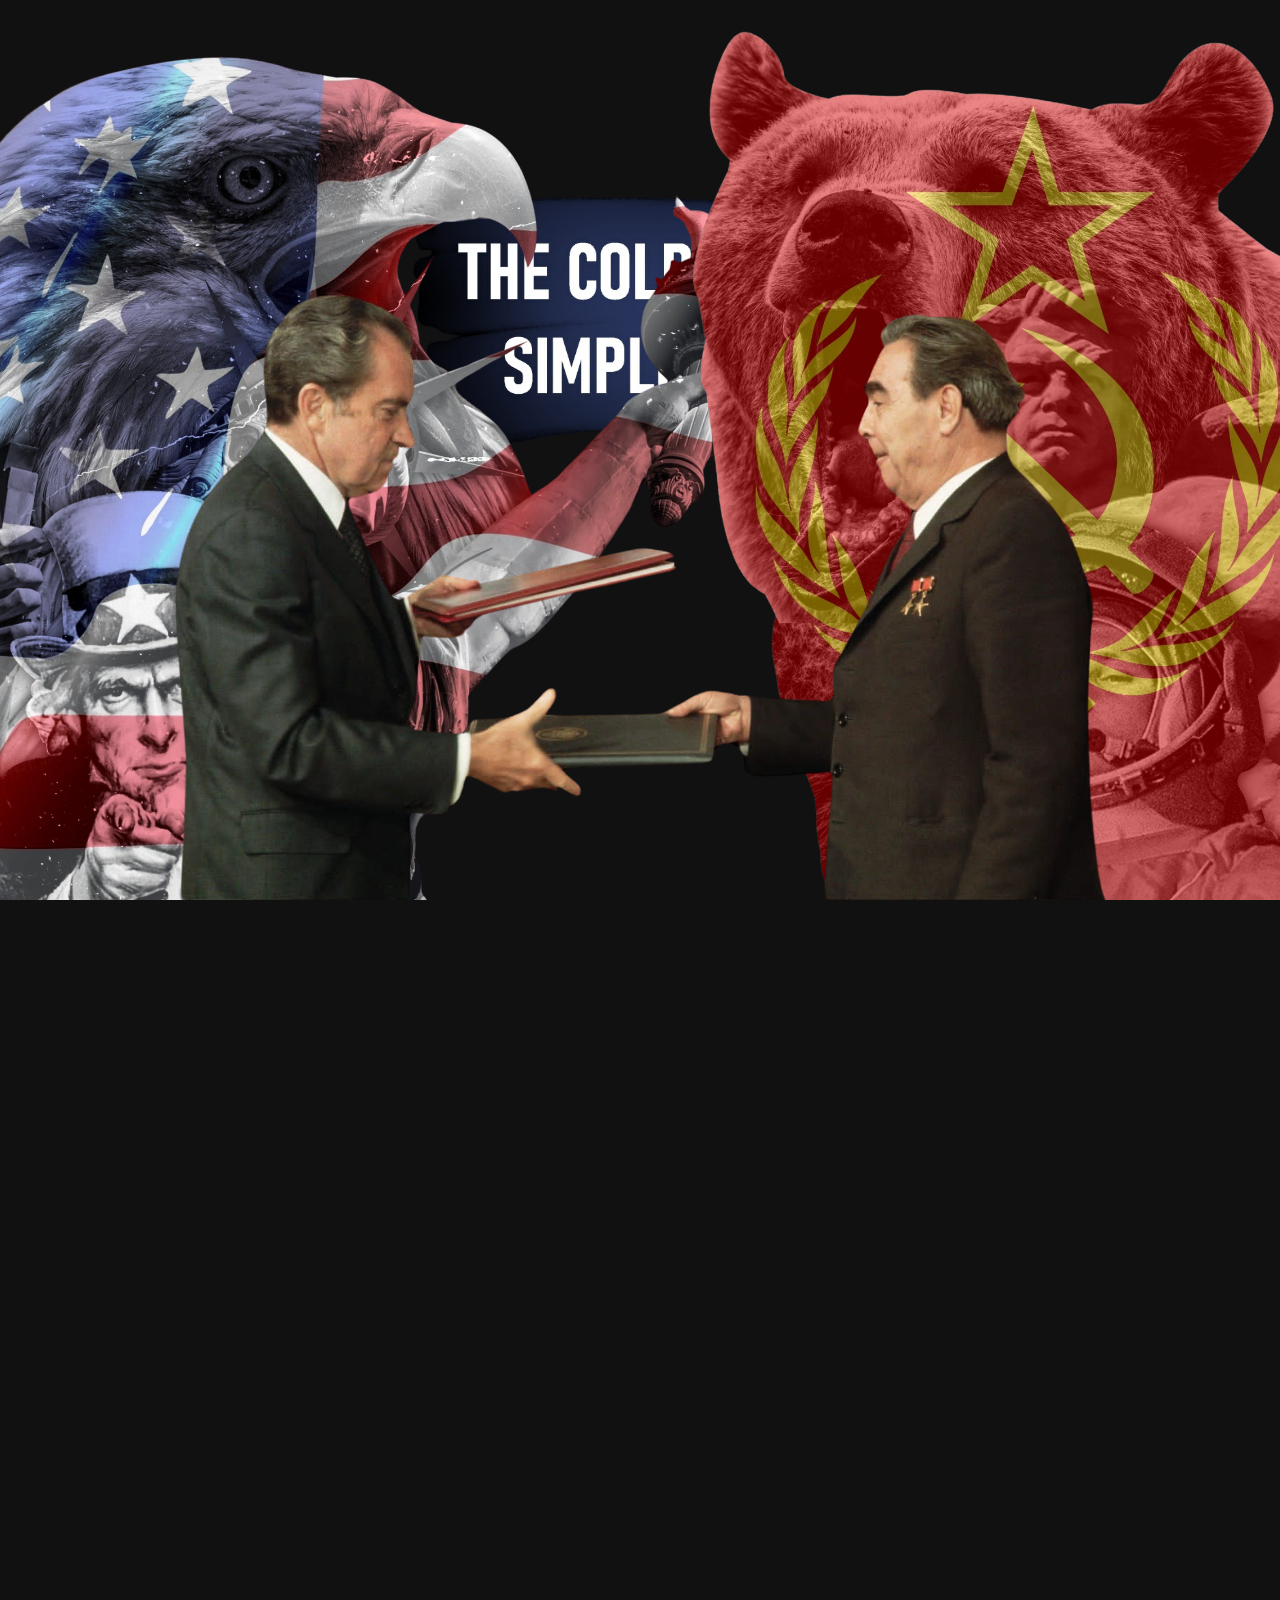
==== index.html @ 941f3132 "version test du projet" ====
<!DOCTYPE html>
<html lang="en">
<head>
    <meta charset="UTF-8">
    <meta name="viewport" content="width=device-width, initial-scale=1.0">
    <title>New World</title>
    <link rel="stylesheet" href="./style/style.css">
</head>
<body>
    
    <div id="home">
        <img src="./assets/falcon.png">
        <img src="./assets/textHome.png">
        <img src="./assets/relationWorld.png">
        <img src="./assets/otherPart.png">
    </div>
    <div class="menu">
        <img src="./assets/article1.jpg">
        <img src="./assets/article3.jpg">
        <img src="./assets/article2.jpg">
    </div>   
    <!-- <div class="footer">
        <img src="./assets/last.jpg" alt="">
    </div> -->

    <script src="./gsap/gsap.min.js"></script>
    <script src="./gsap/ScrollTrigger.min.js"></script>
    <script src="./js/index.js"></script>
</body>
</html>
---- style/style.css ----
*, body{
    margin : 0;
    padding: 0;
    box-sizing: border-box;
    font-family: sans-serif;
}
body{
    background: #111111;
}

#home{
    position: relative;
    width: 100%;
    height: 100vh;
    /* margin-bottom : 10%; */
    overflow: hidden;
}
#home img{
    position: absolute;
    object-fit: contain;
    /* width: 100%; */
    height: 100%;
}
#home img:nth-child(1){
    top : 0;
    left : 0;
    z-index: 2;
}
 #home img:nth-child(4){
    top : 0;
    right : 0;
    z-index: 2;
}
#home img:nth-child(2),#home img:nth-child(3){
    transform: translateX(-50%);
    left : 50%;
}
#home img:nth-child(2){
    width: 40%;
    height: 40%;
    top : 5%;
    /* z-index: 5; */
}
#home img:nth-child(3){
    height: 70%;
    bottom : 0;
    z-index: 3;
} 


.menu{
    display: flex;
    width : 100%;
    height: 100vh;
    overflow: hidden;
}
.menu img{
    width: 34%;
    /* transition: .6s; */
    transform: translateY(-100%);
}

.footer{
    display: flex;
    width : 100%;
    height: 100vh;
}
.footer img{
    width: 100%;
    height: 100%;
    object-fit: cover;
}
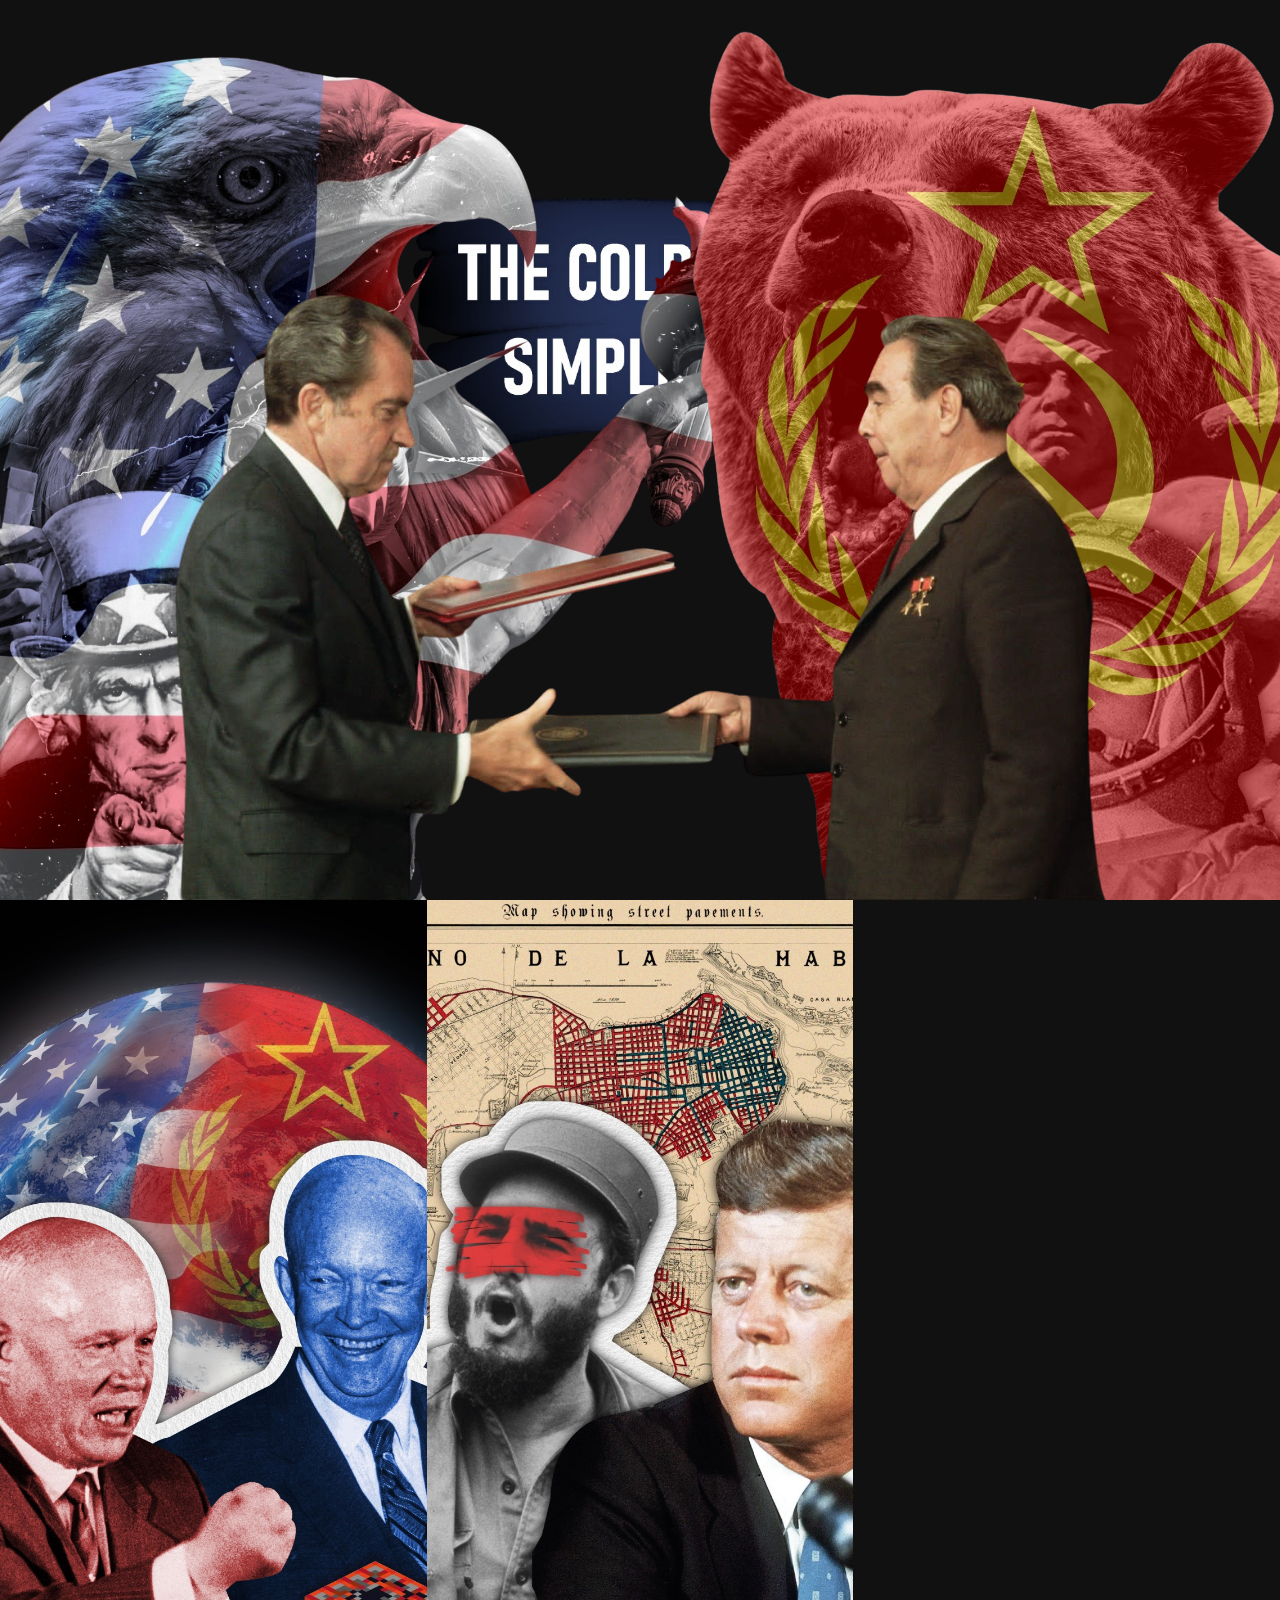
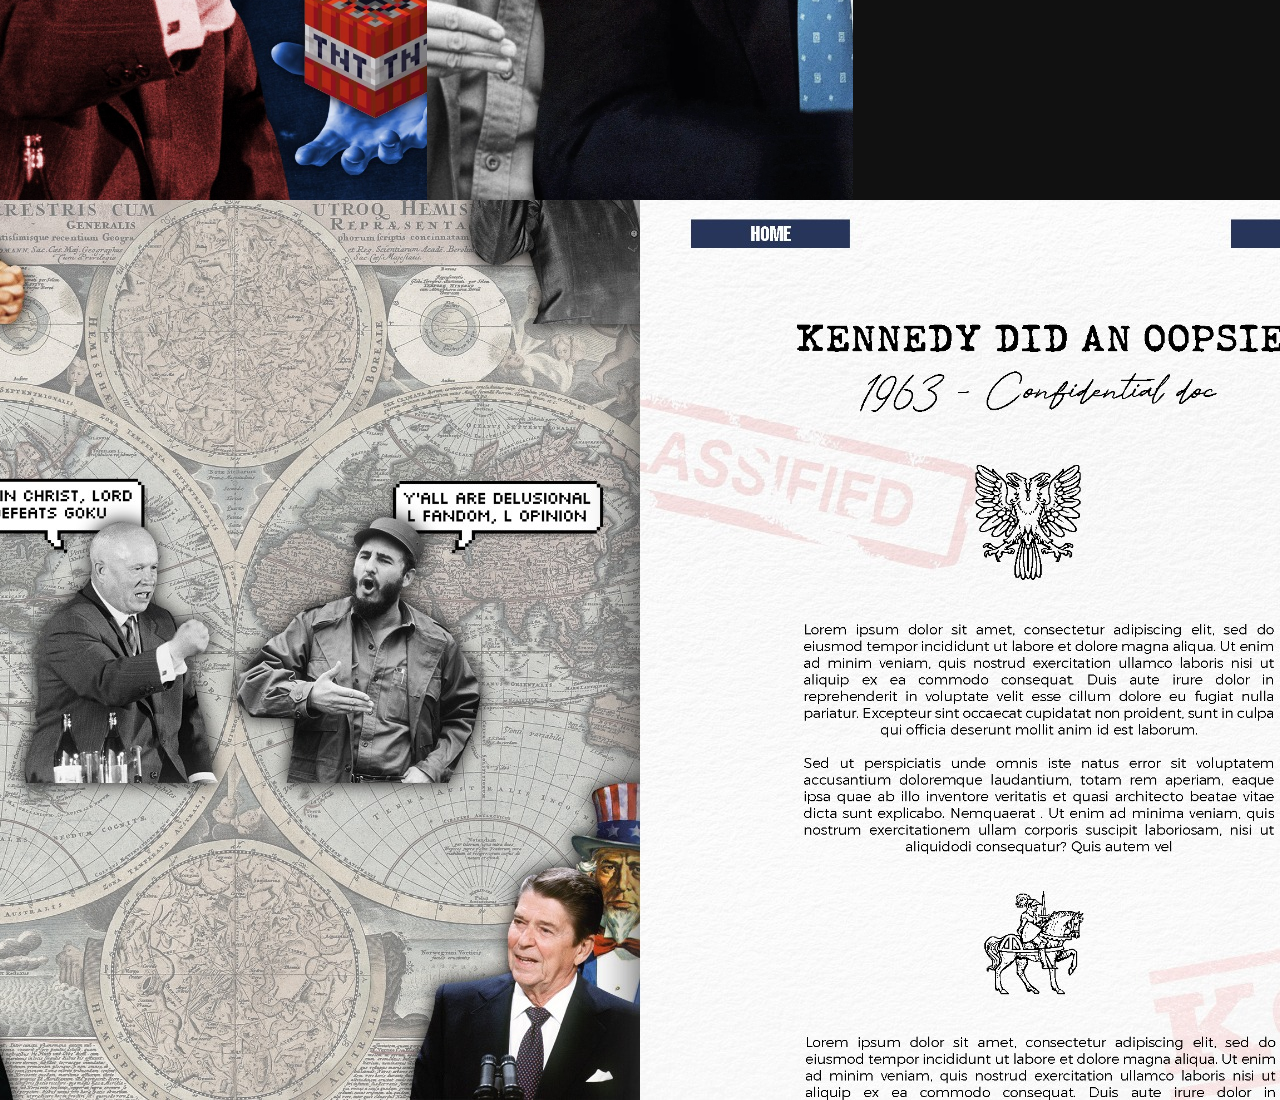
==== commit 38779929: "finish the project" ====
--- a/index.html
+++ b/index.html
@@ -15,13 +15,65 @@
         <img src="./assets/otherPart.png">
     </div>
     <div class="menu">
-        <img src="./assets/article1.jpg">
-        <img src="./assets/article3.jpg">
-        <img src="./assets/article2.jpg">
+        <div class="articles">
+            <div class="overlay-articles">
+
+            </div>
+            <div class="informations">
+                <h1>
+                    ESCALATION.<br>1960s-1970s
+                </h1>
+                <hr>
+                <div class="textInfo">
+                    Lorem ipsum dolor sit amet consectetur adipisicing elit.
+                    Dignissimos, voluptate natus, atque odio vel corporis ratione
+                    inventore eius earum, error quidem cumque neque obcaecati quas tempora.
+                    Praesentium laboriosam a laudantium architecto impedit, officiis eos
+                </div>
+            </div>
+            <img src="./assets/article1.jpg">
+        </div>
+        <div class="articles">
+            <div class="overlay-articles">
+
+            </div>
+            <div class="informations">
+                <h1>
+                    ESCALATION.<br>1960s-1970s
+                </h1>
+                <hr>
+                <div class="textInfo">
+                    Lorem ipsum dolor sit amet consectetur adipisicing elit.
+                    Dignissimos, voluptate natus, atque odio vel corporis ratione
+                    inventore eius earum, error quidem cumque neque obcaecati quas tempora.
+                    Praesentium laboriosam a laudantium architecto impedit, officiis eos
+                </div>
+            </div>
+            <img src="./assets/article2.jpg">
+        </div>
+        <div class="articles">
+            <div class="overlay-articles">
+
+            </div>
+            <div class="informations">
+                <h1>
+                    ESCALATION.<br>1960s-1970s
+                </h1>
+                <hr>
+                <div class="textInfo">
+                    Lorem ipsum dolor sit amet consectetur adipisicing elit.
+                    Dignissimos, voluptate natus, atque odio vel corporis ratione
+                    inventore eius earum, error quidem cumque neque obcaecati quas tempora.
+                    Praesentium laboriosam a laudantium architecto impedit, officiis eos
+                </div>
+            </div>
+            <img src="./assets/article3.jpg">
+        </div>
+
     </div>   
-    <!-- <div class="footer">
+    <div class="footer">
         <img src="./assets/last.jpg" alt="">
-    </div> -->
+    </div>
 
     <script src="./gsap/gsap.min.js"></script>
     <script src="./gsap/ScrollTrigger.min.js"></script>
--- a/style/style.css
+++ b/style/style.css
@@ -12,7 +12,10 @@
     position: relative;
     width: 100%;
     height: 100vh;
-    /* margin-bottom : 10%; */
+    /* Put image background here cause i'vn't even download there */
+    background-image: url(""); 
+    background-attachment: fixed;
+    background-position: center;
     overflow: hidden;
 }
 #home img{
@@ -47,6 +50,7 @@
     z-index: 3;
 } 
 
+/* Une partie concernan le style de l'article  */
 
 .menu{
     display: flex;
@@ -54,11 +58,77 @@
     height: 100vh;
     overflow: hidden;
 }
-.menu img{
+.menu .articles{
+    position: relative;
     width: 34%;
-    /* transition: .6s; */
+    transition: .8s;
     transform: translateY(-100%);
 }
+.menu .articles .overlay-articles{
+    position: absolute;
+    top : 0;
+    left : 0;
+    width : 100%;
+    height: 100%;
+    background: #10005080;
+    transition: .6s;
+    z-index: 2;
+    opacity: 0;
+}
+.menu .articles:hover .overlay-articles{
+    opacity: 1;
+}
+.menu .articles .informations{
+    display: flex;
+    flex-direction: column;
+    position: absolute;
+    /* padding: 0 2%; */
+    gap : 25px;
+    bottom : 0;
+    width : 100%;
+    height: 50%;
+    opacity: 0;
+    transition: .4s;
+    z-index: 3;
+}
+.menu .articles:hover .informations{
+    opacity: 1;
+}
+.menu .articles .informations h1{
+    font-size: 2em;
+    margin-left: 5%;
+    color : #fff;
+    transition: .8s;
+    opacity: 0;
+    transform: translateY(20px);
+}
+.menu .articles:hover .informations h1{
+    opacity: 1;
+    transform: translateY(0);
+
+}
+.menu .articles .informations hr{
+    width: 0;
+    height: 5px;
+    background: rgb(174, 0, 0);
+    transition: .9s;
+    border: none;
+}
+.menu .articles:hover .informations hr{
+    width: 50%;
+}
+.menu .articles .informations .textInfo{
+    align-self: center;
+    width : 70%;
+    color: #d2d2d2;
+}
+.menu .articles img{
+    width : 100%;
+    height: 100%;
+    object-fit: cover;
+}
+
+/* partie en dernier avec l'image */
 
 .footer{
     display: flex;
@@ -69,4 +139,29 @@
     width: 100%;
     height: 100%;
     object-fit: cover;
+}
+
+
+/* Partie responsivite  */
+@media (max-width : 950px){
+    #home img:nth-child(1){
+        height: 100%;
+        width: 60%;
+        /* bottom: -15%; */
+    }
+    #home img:nth-child(4){
+        height: 100%;
+        width: 45%;
+        bottom: 0;
+    } 
+}
+
+@media (max-width : 650px){
+    #home img:nth-child(1),#home img:nth-child(4){
+        display: none;
+    }
+    #home img:nth-child(3){
+        height : 50%;
+    }
+    
 }
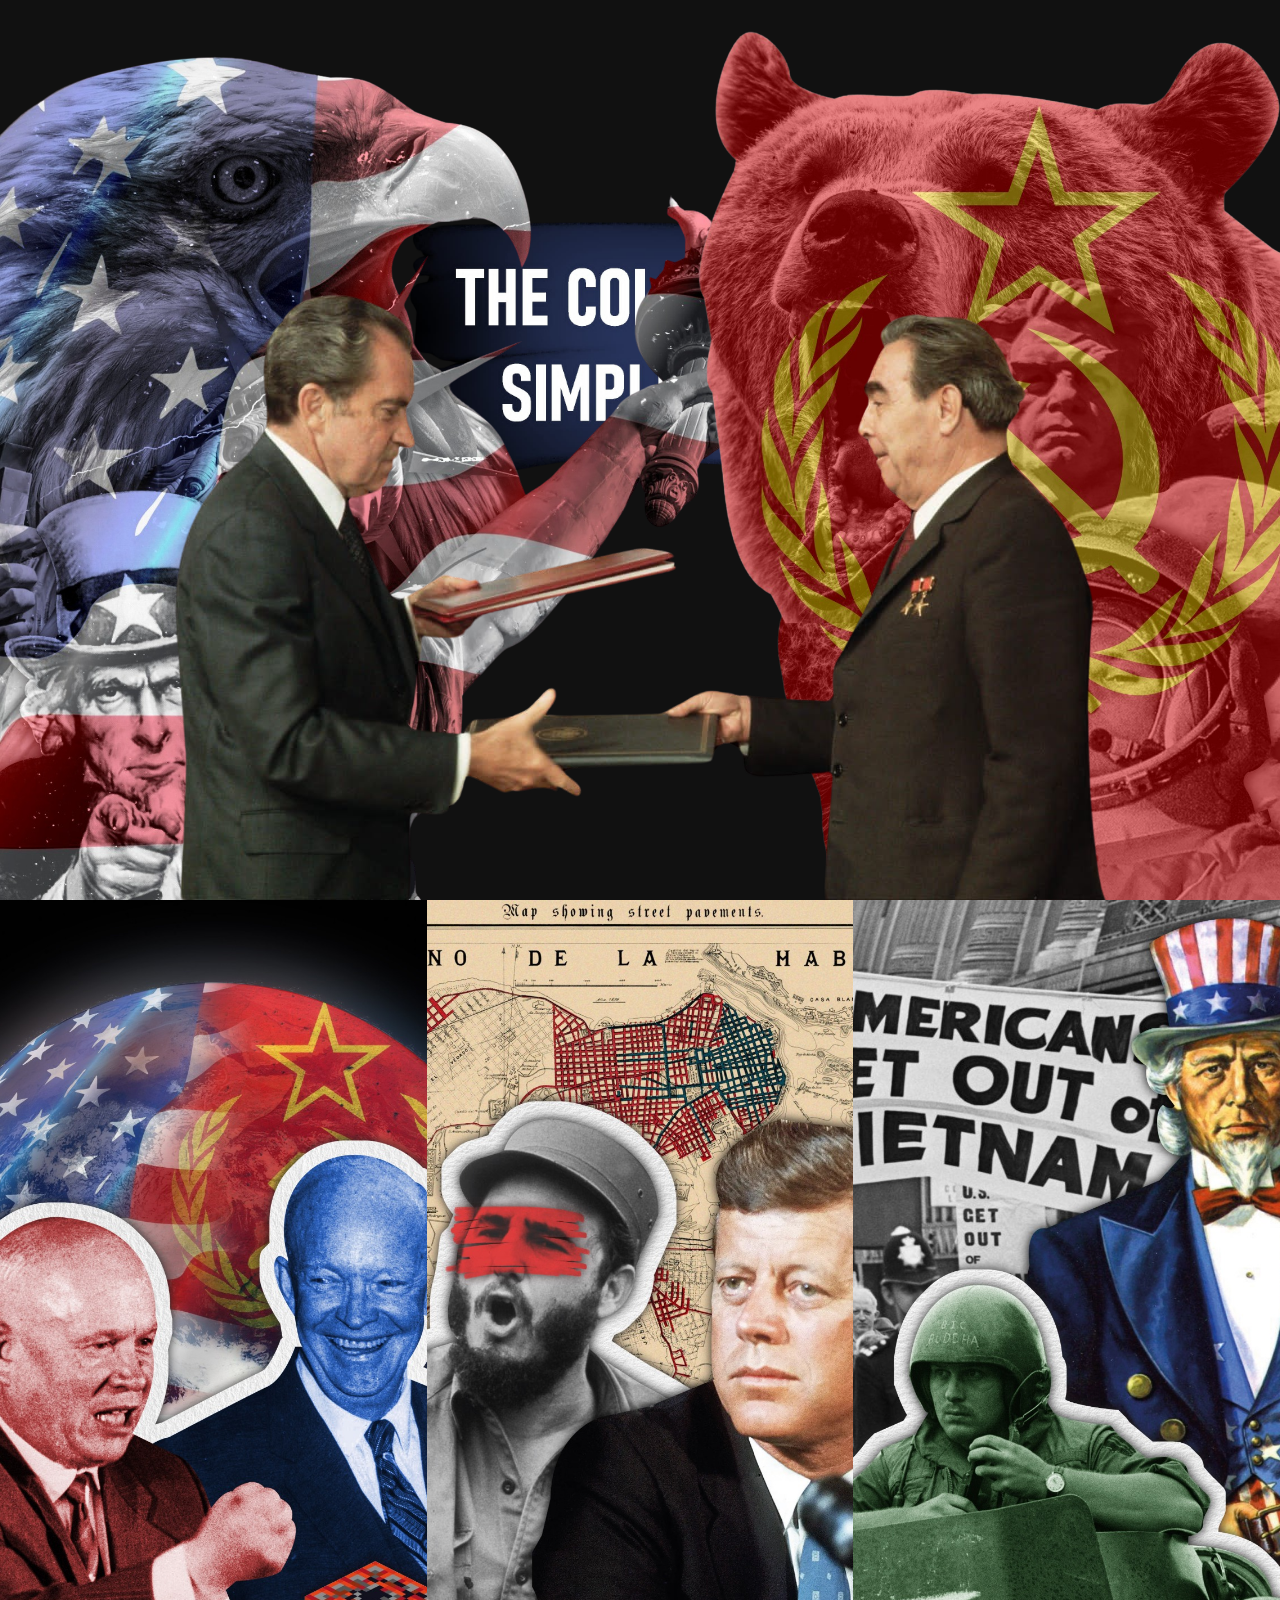
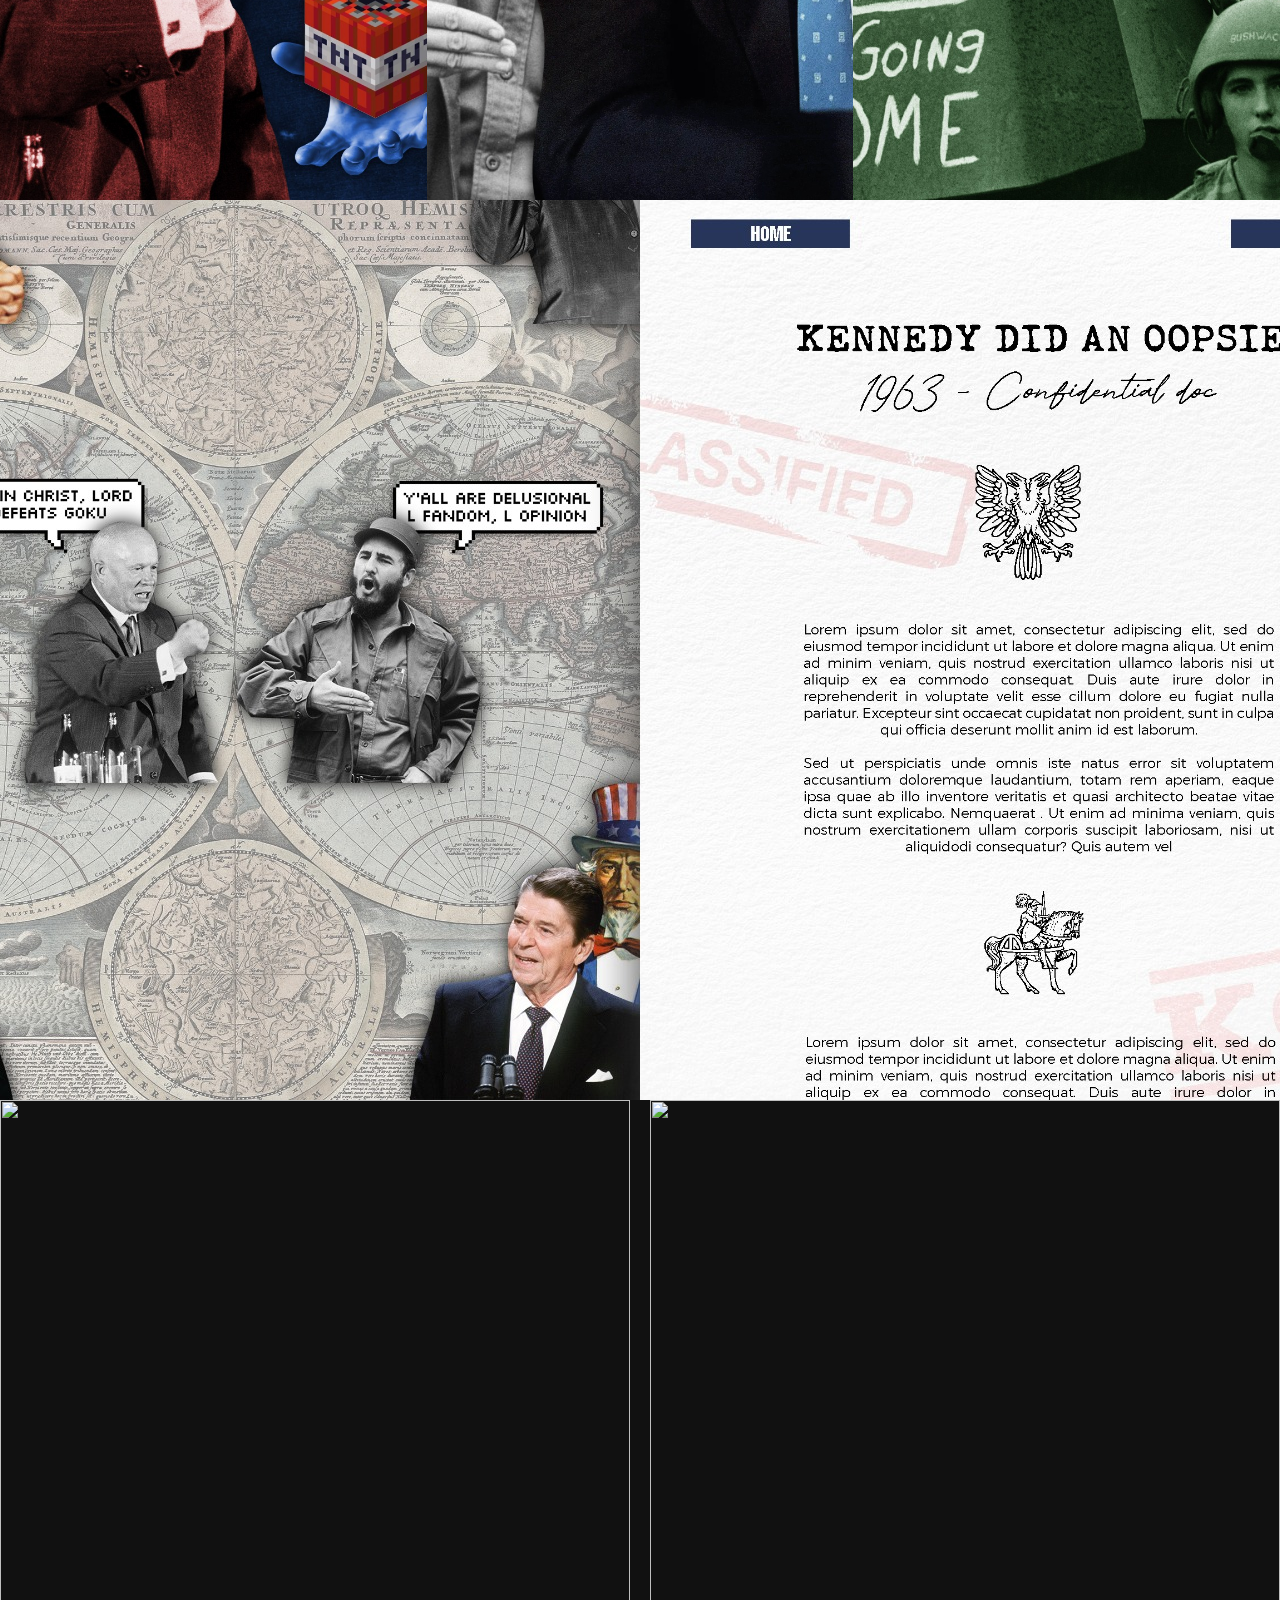
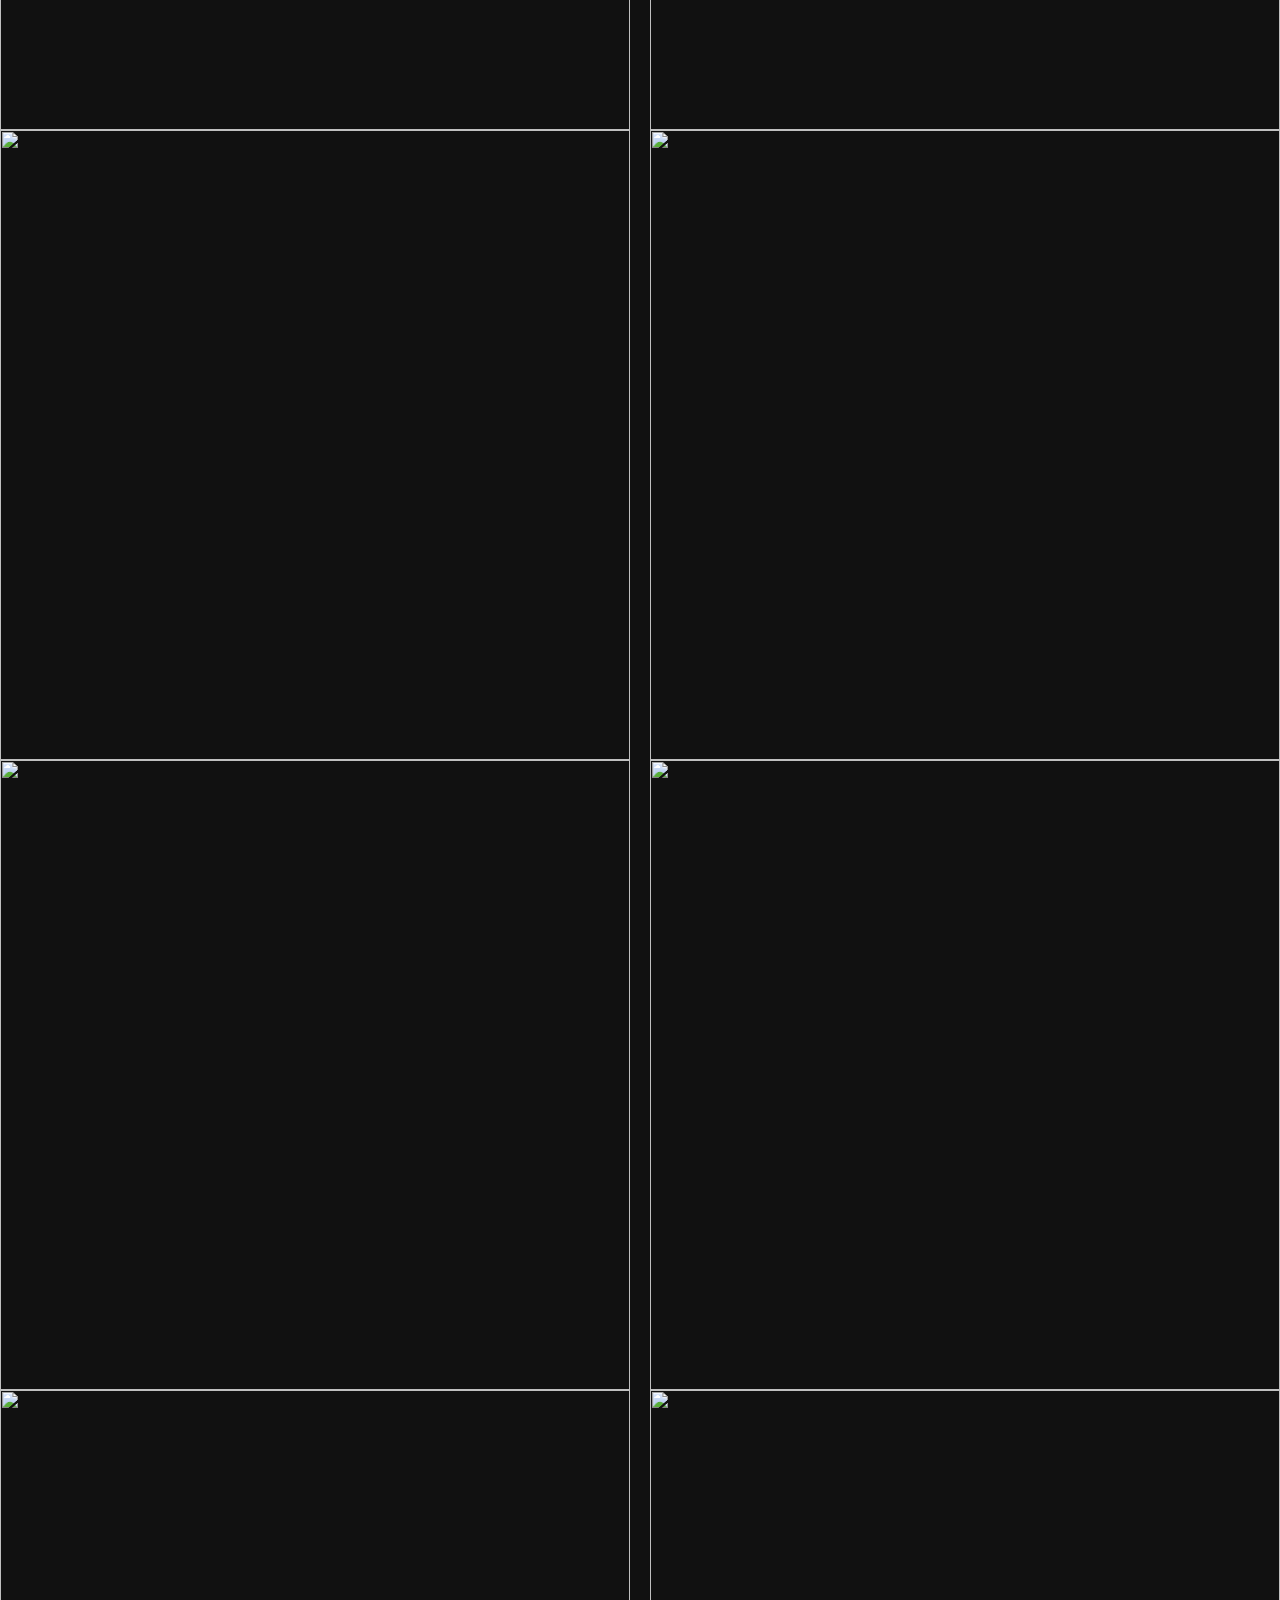
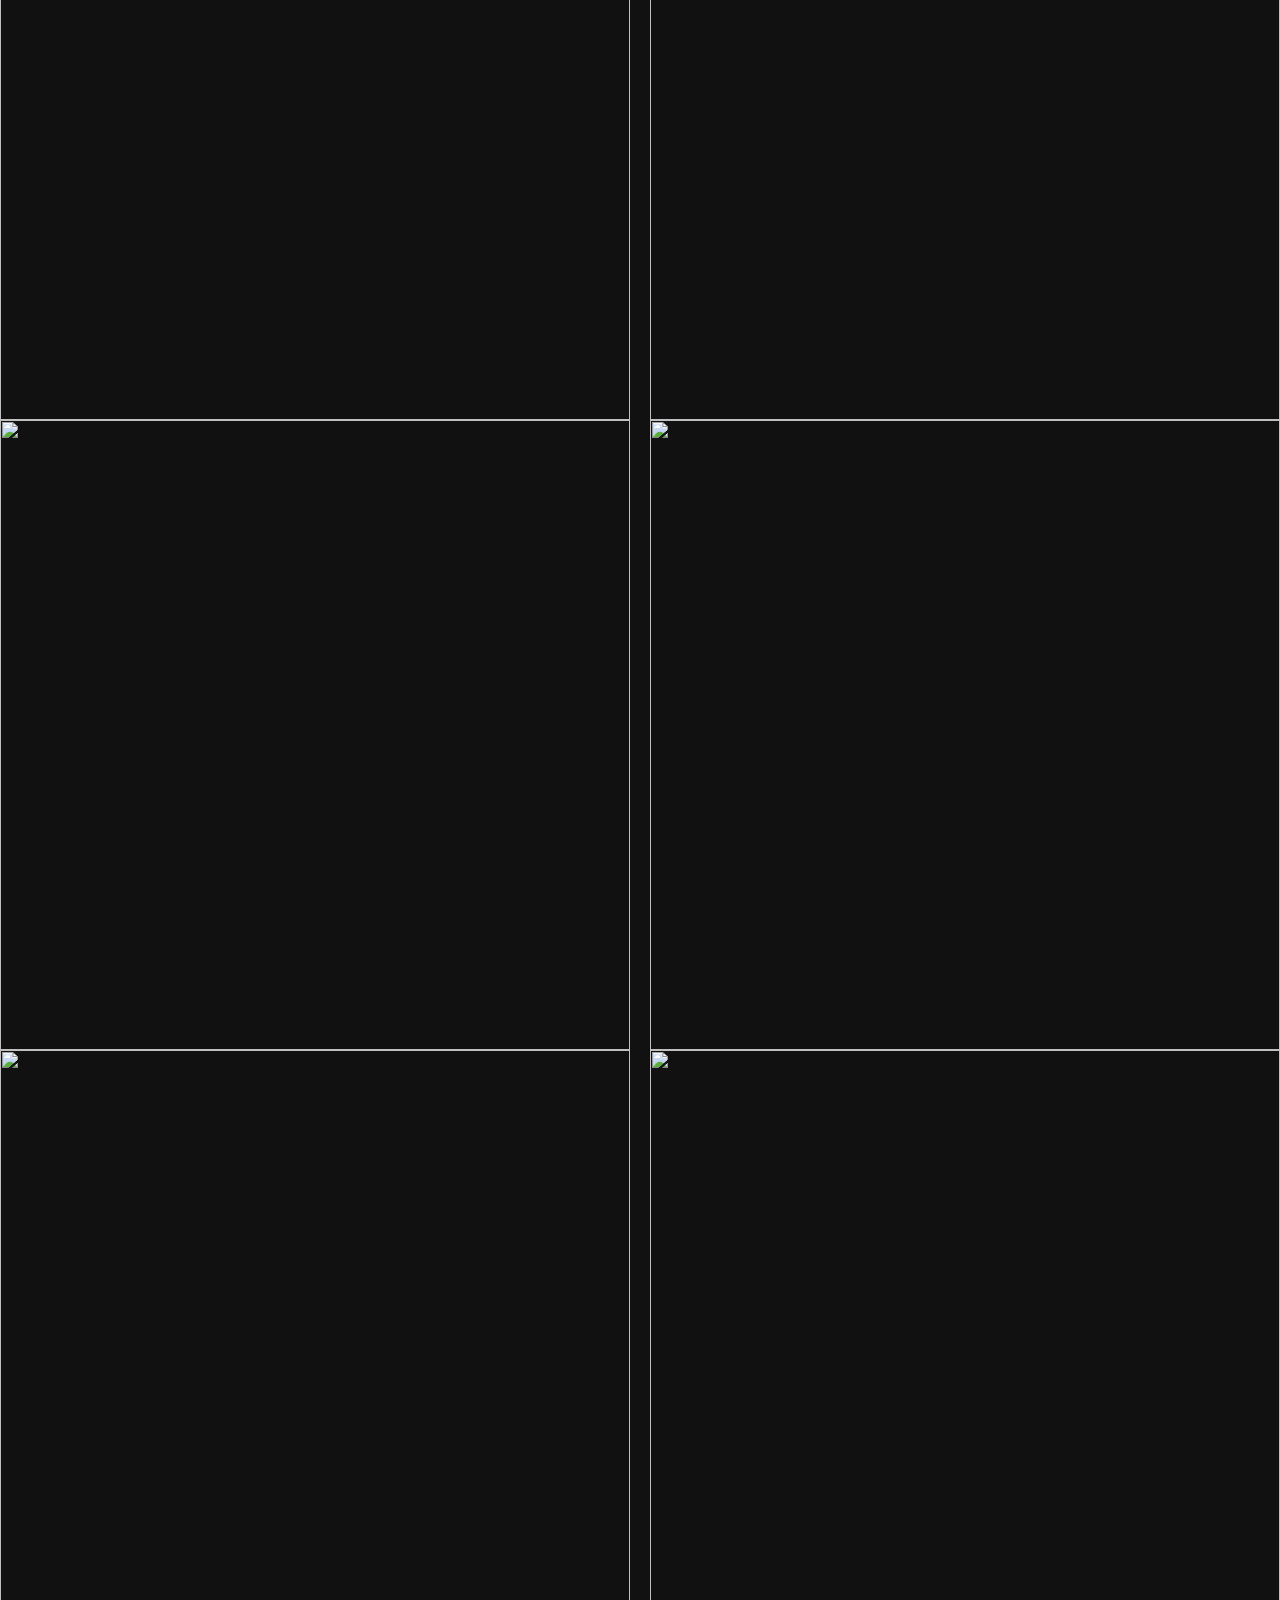
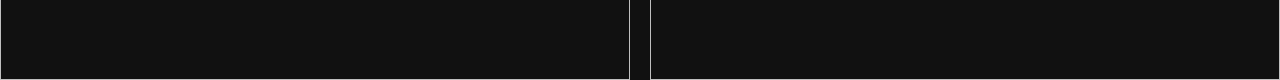
==== commit af0125b2: "ajout du dernier" ====
--- a/index.html
+++ b/index.html
@@ -74,6 +74,9 @@
     <div class="footer">
         <img src="./assets/last.jpg" alt="">
     </div>
+    <div id="conversations">
+        <!-- Le element dans ce contenu sera injecte dynamiquement via JAVASCRIPT  -->
+    </div>
 
     <script src="./gsap/gsap.min.js"></script>
     <script src="./gsap/ScrollTrigger.min.js"></script>
--- a/style/style.css
+++ b/style/style.css
@@ -141,6 +141,28 @@
     object-fit: cover;
 }
 
+/* Partie style des conversation (dernier partie) */
+#conversations .conv-img{
+    display: flex;
+    width: 100%;
+    height: 70vh;
+    gap : 20px;
+    overflow: hidden;
+}
+#conversations .conv-img img{
+    width: 100%;
+    height: 100%;
+    object-fit: contain;
+}
+
+
+/* #conversations .conv-img img:nth-child(1){
+    transform: translateX(-120px);
+}
+#conversations .conv-img img:nth-child(2){
+    transform: translateX(170px);
+} */
+
 
 /* Partie responsivite  */
 @media (max-width : 950px){
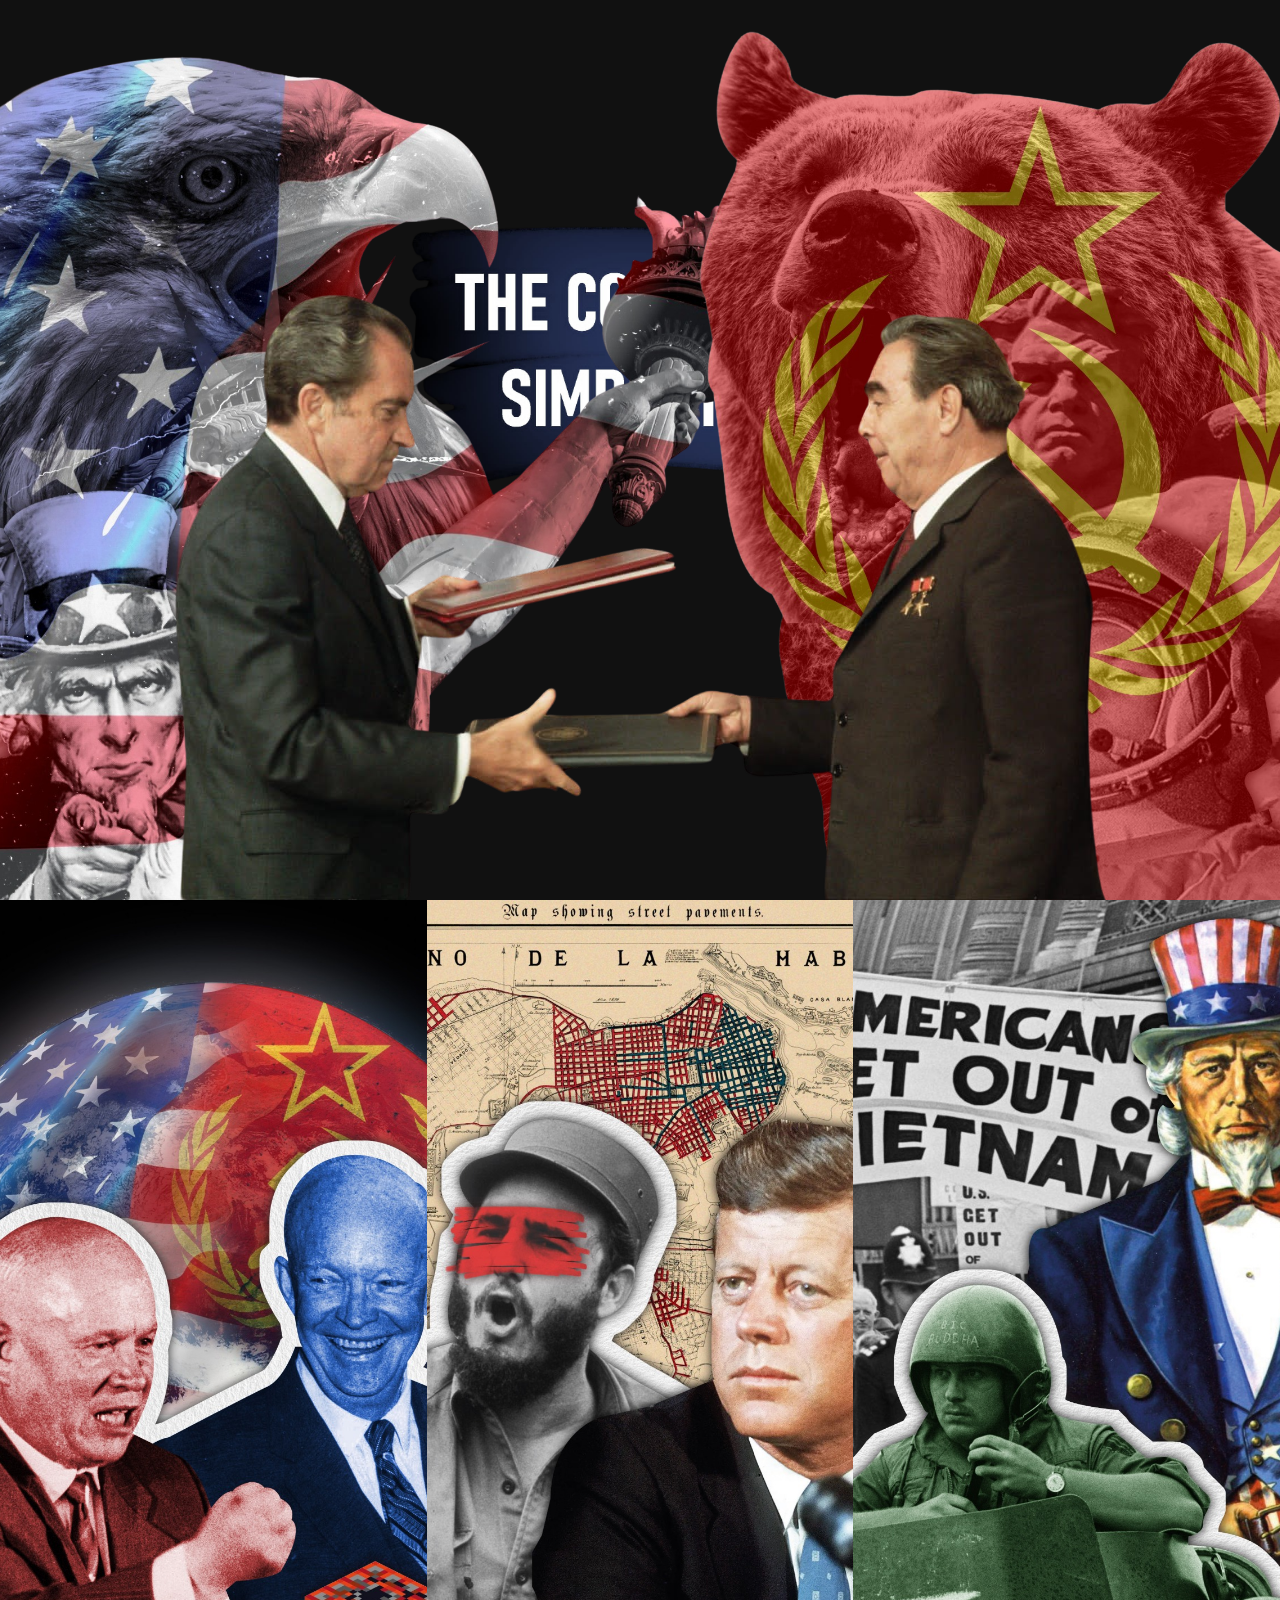
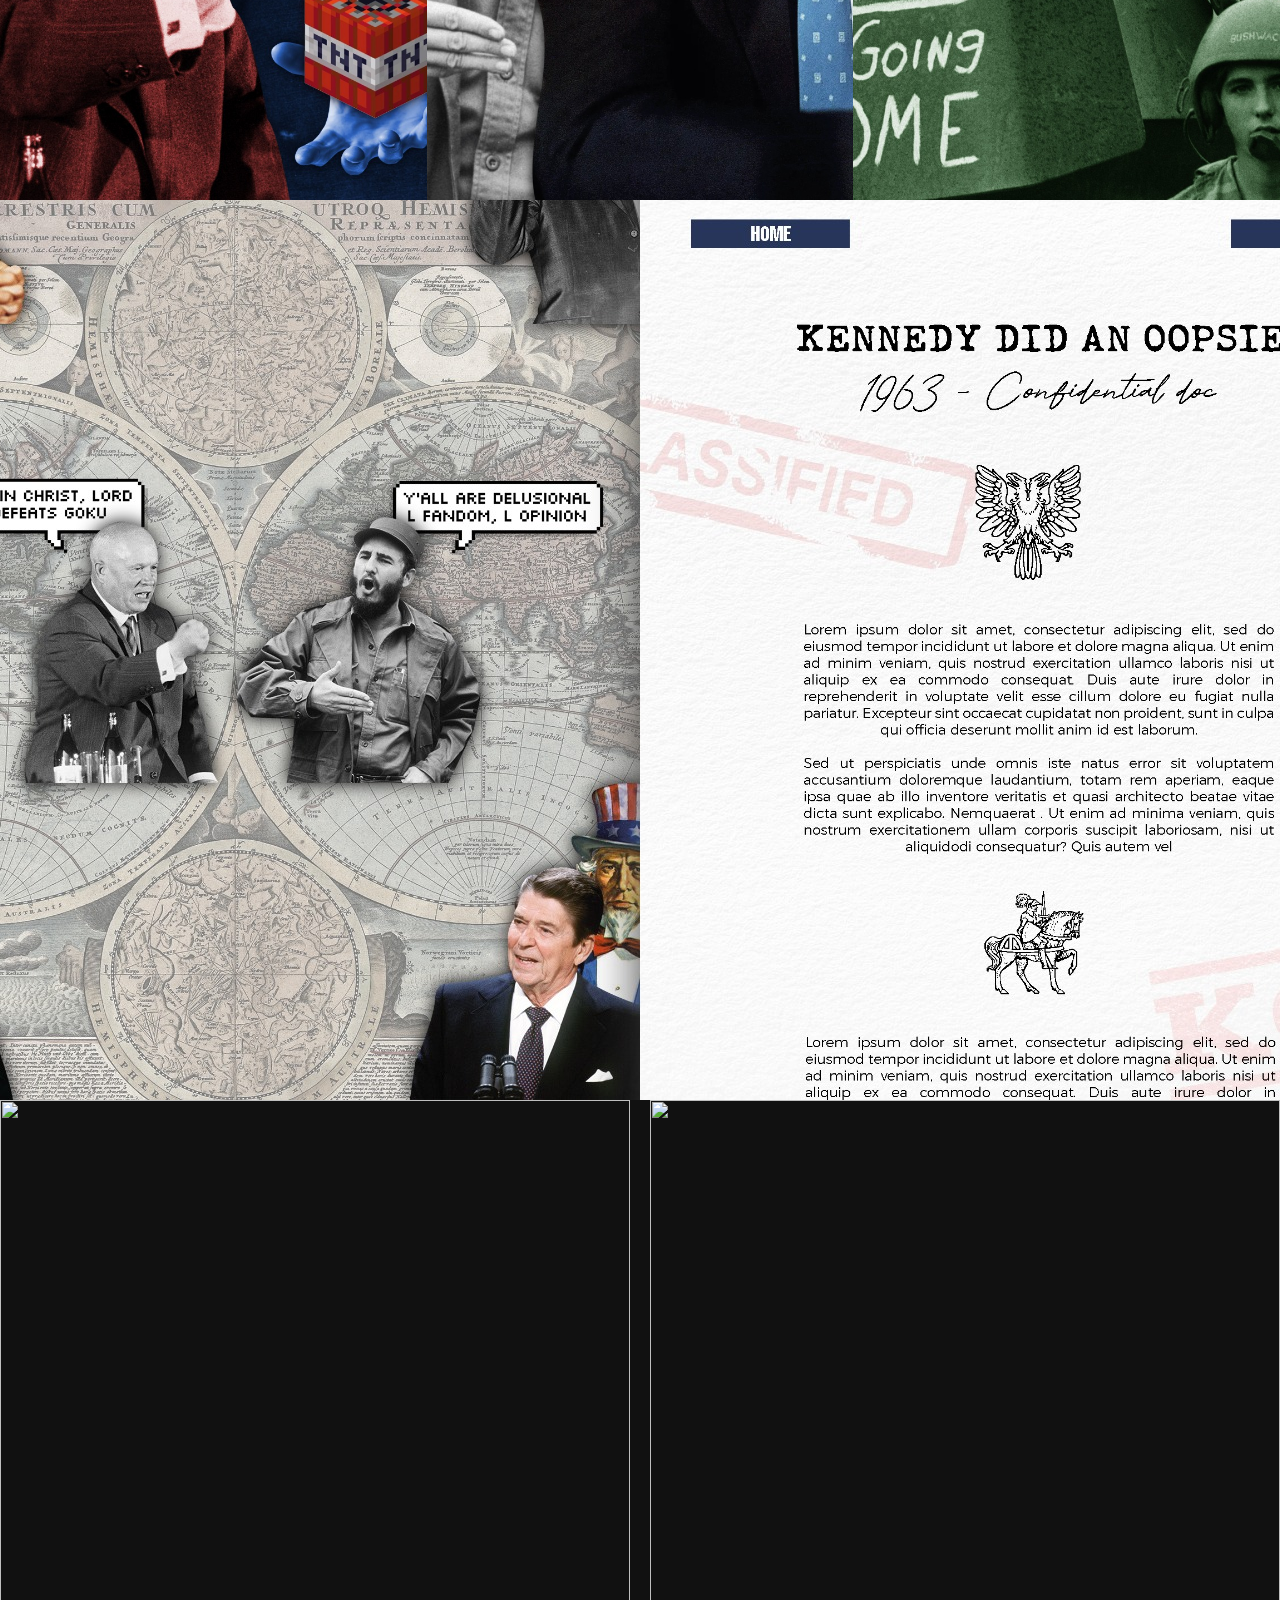
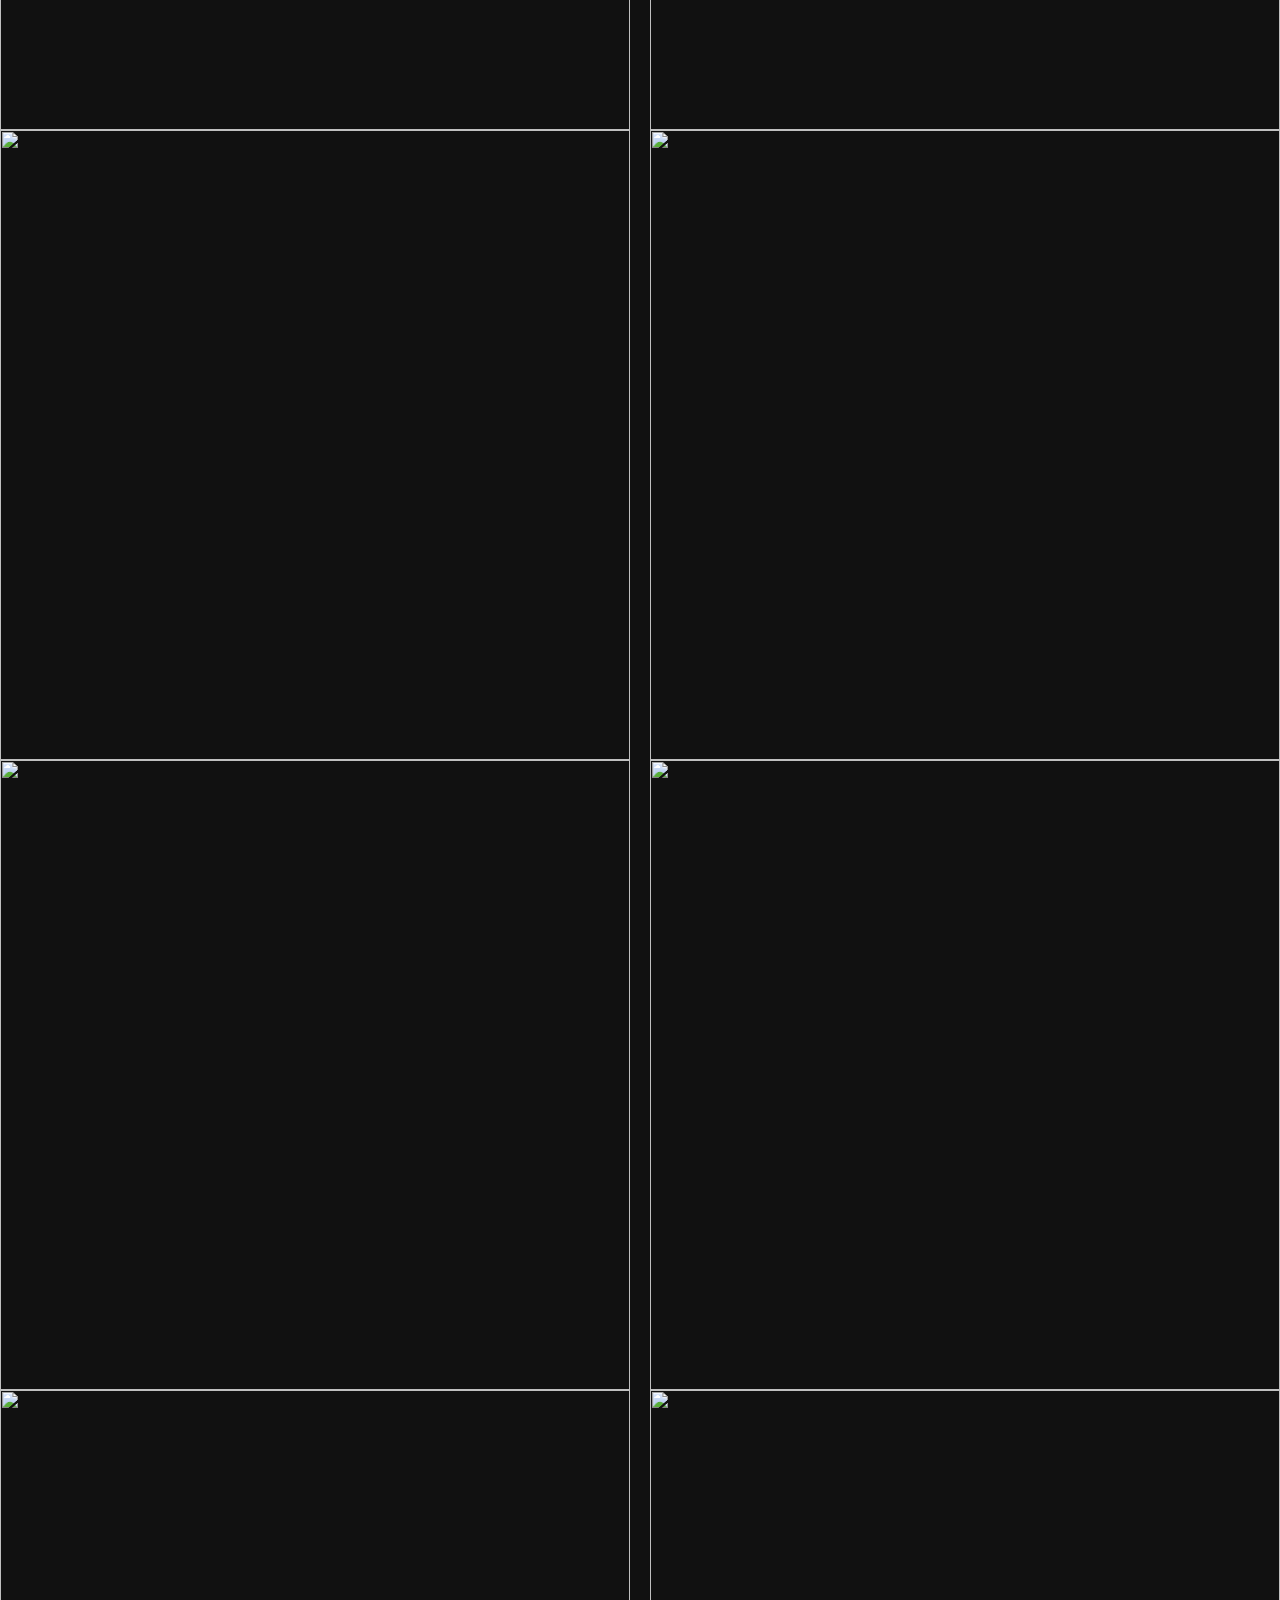
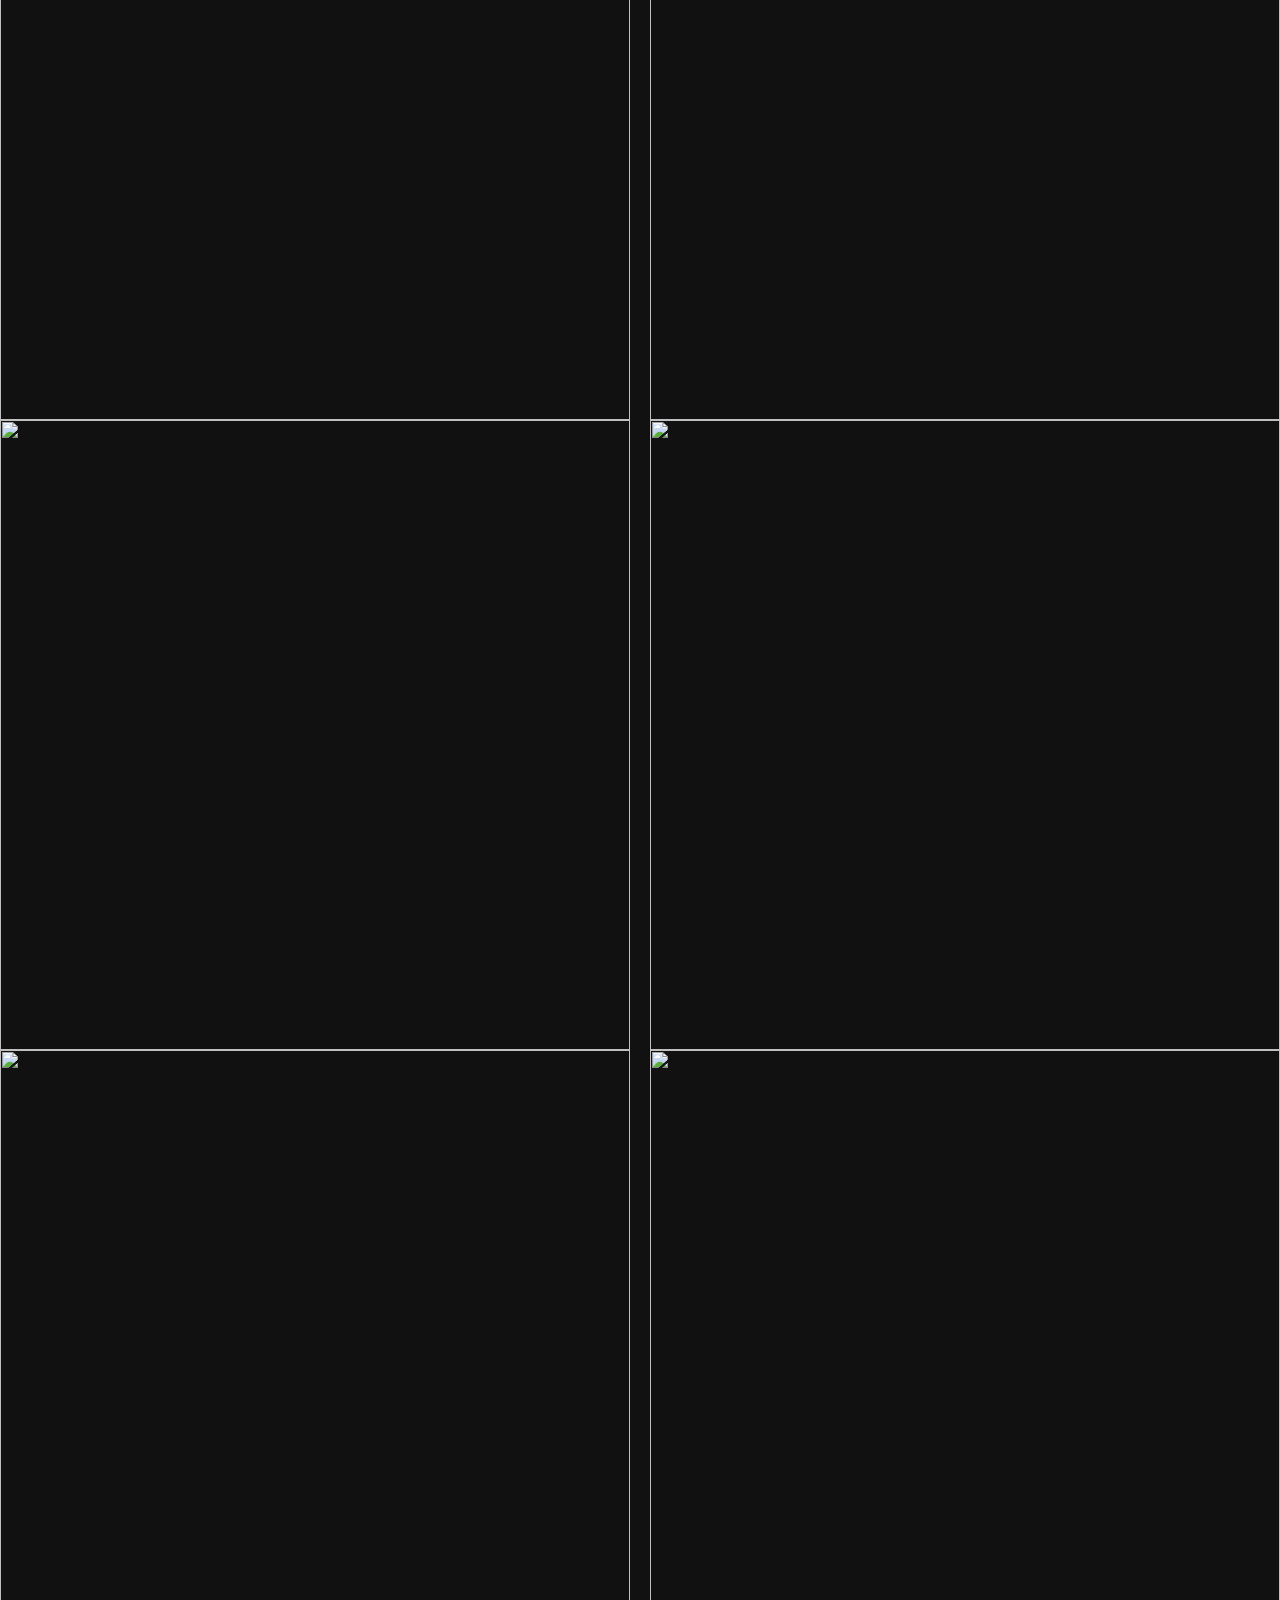
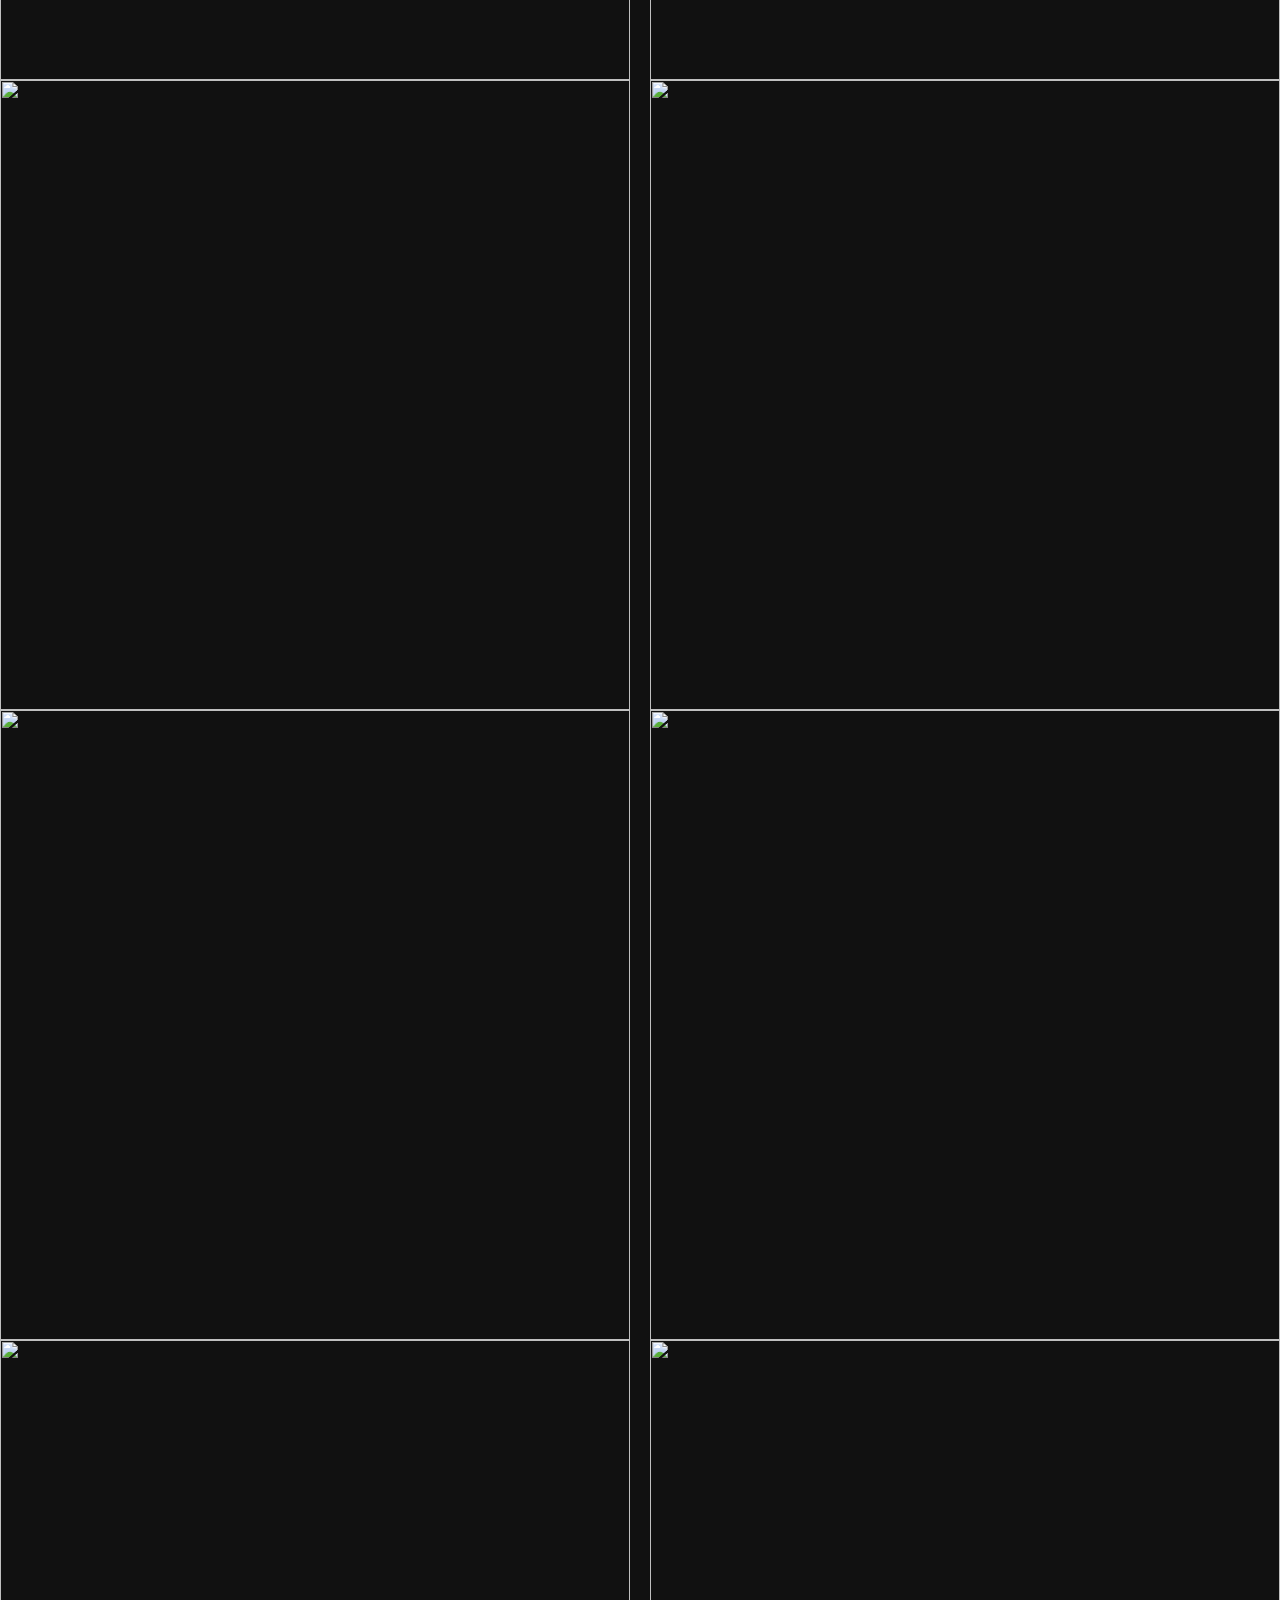
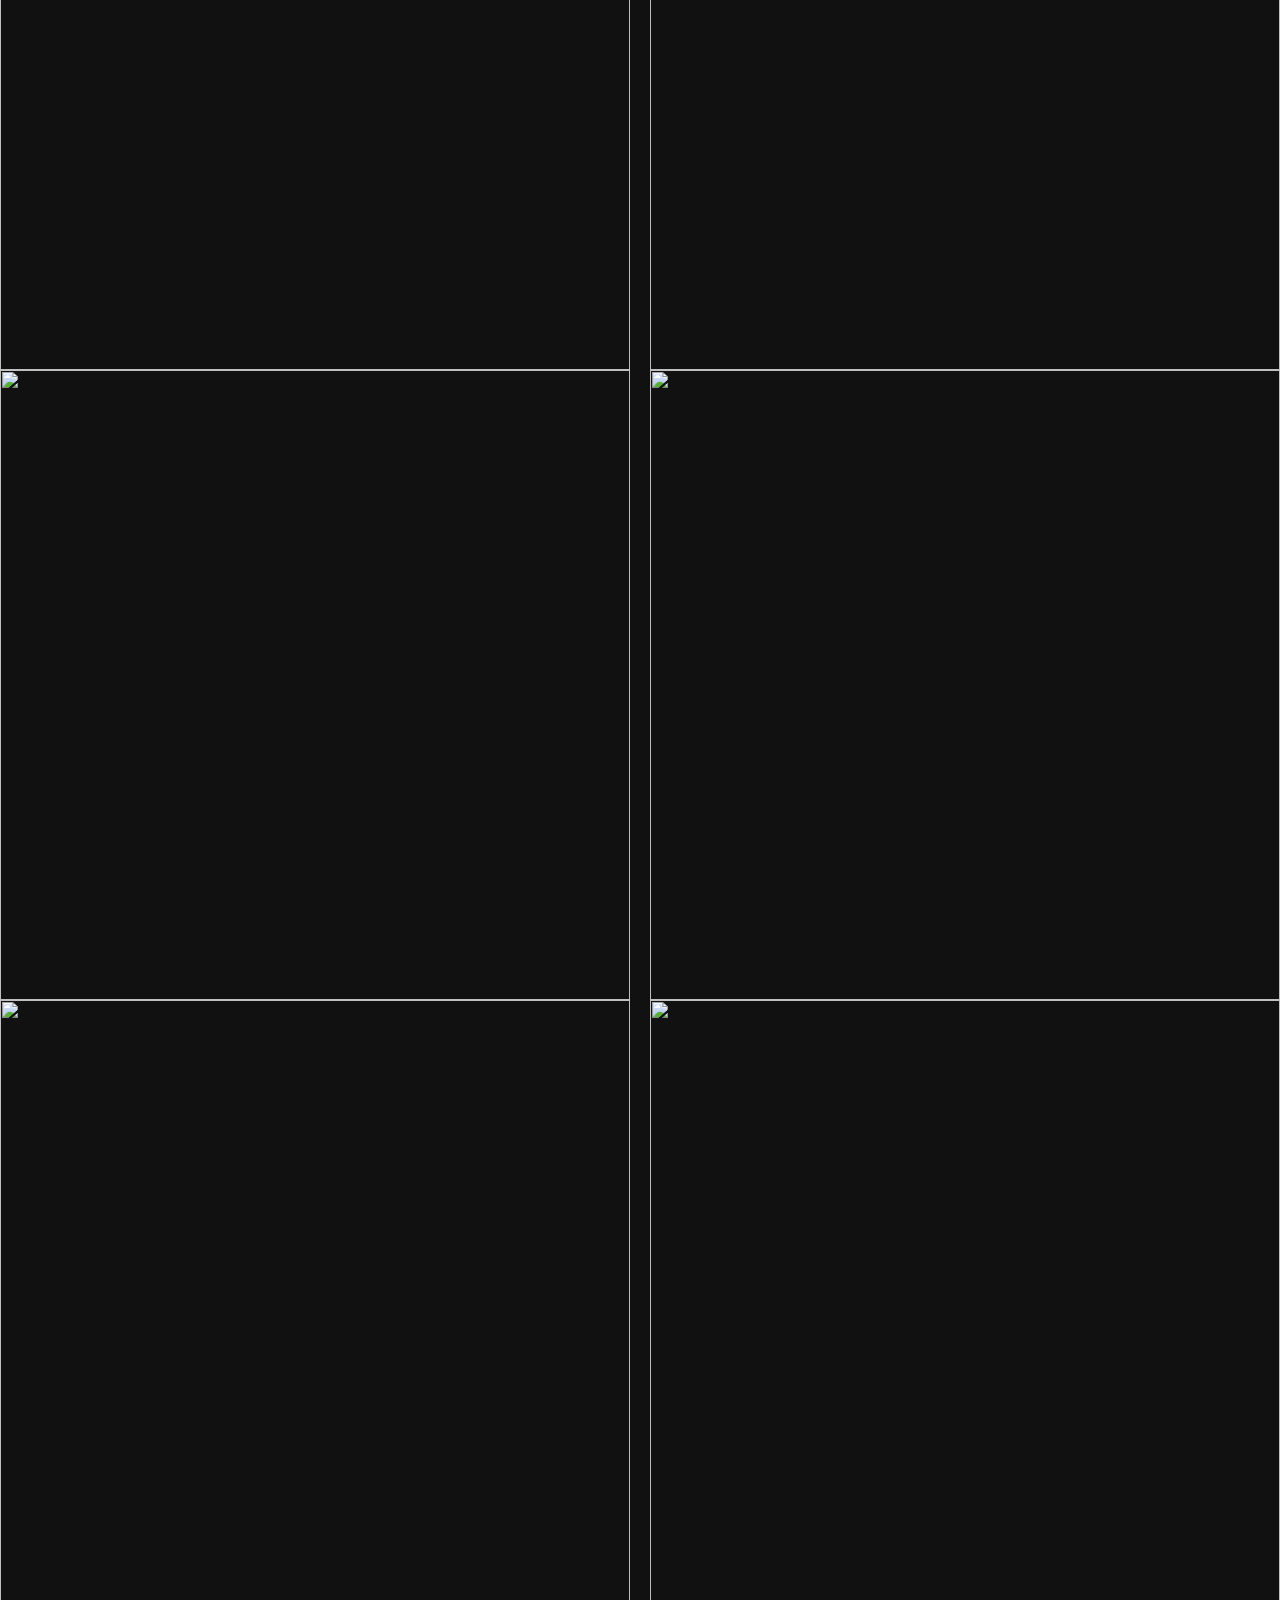
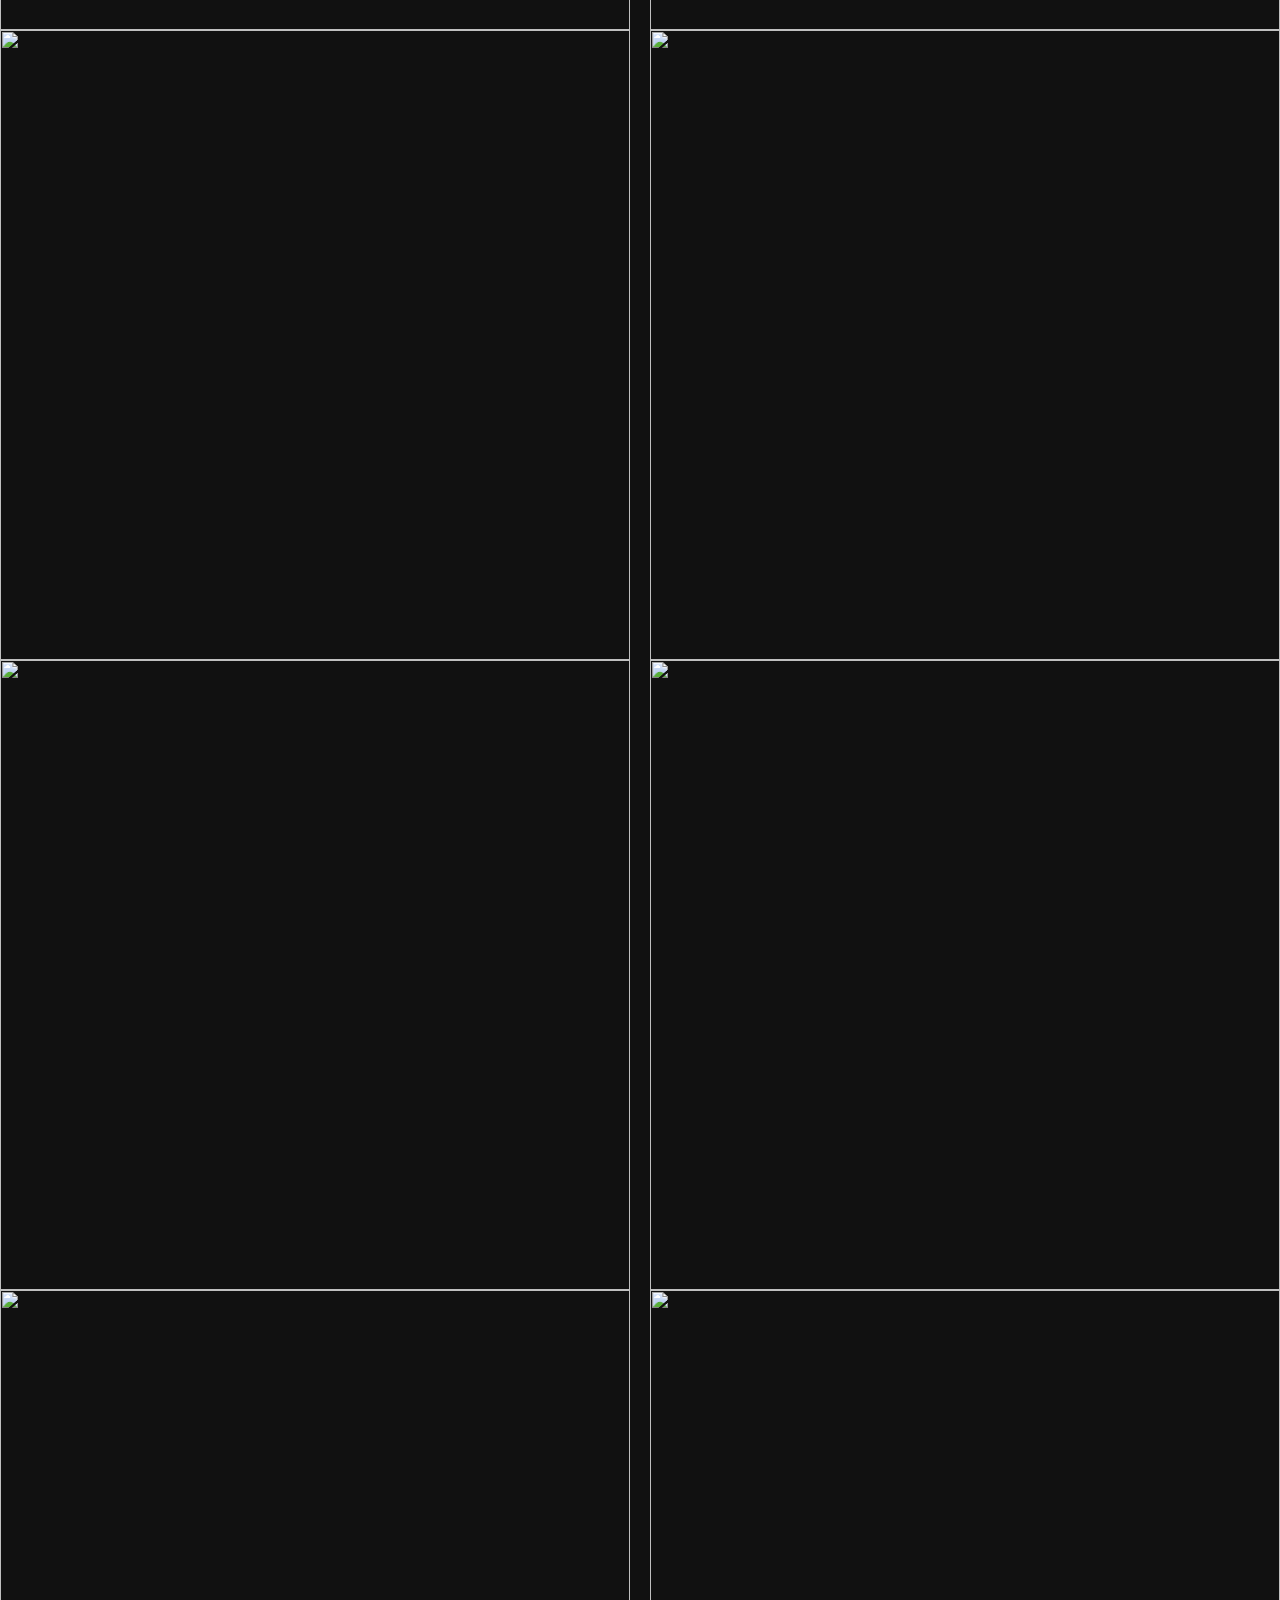
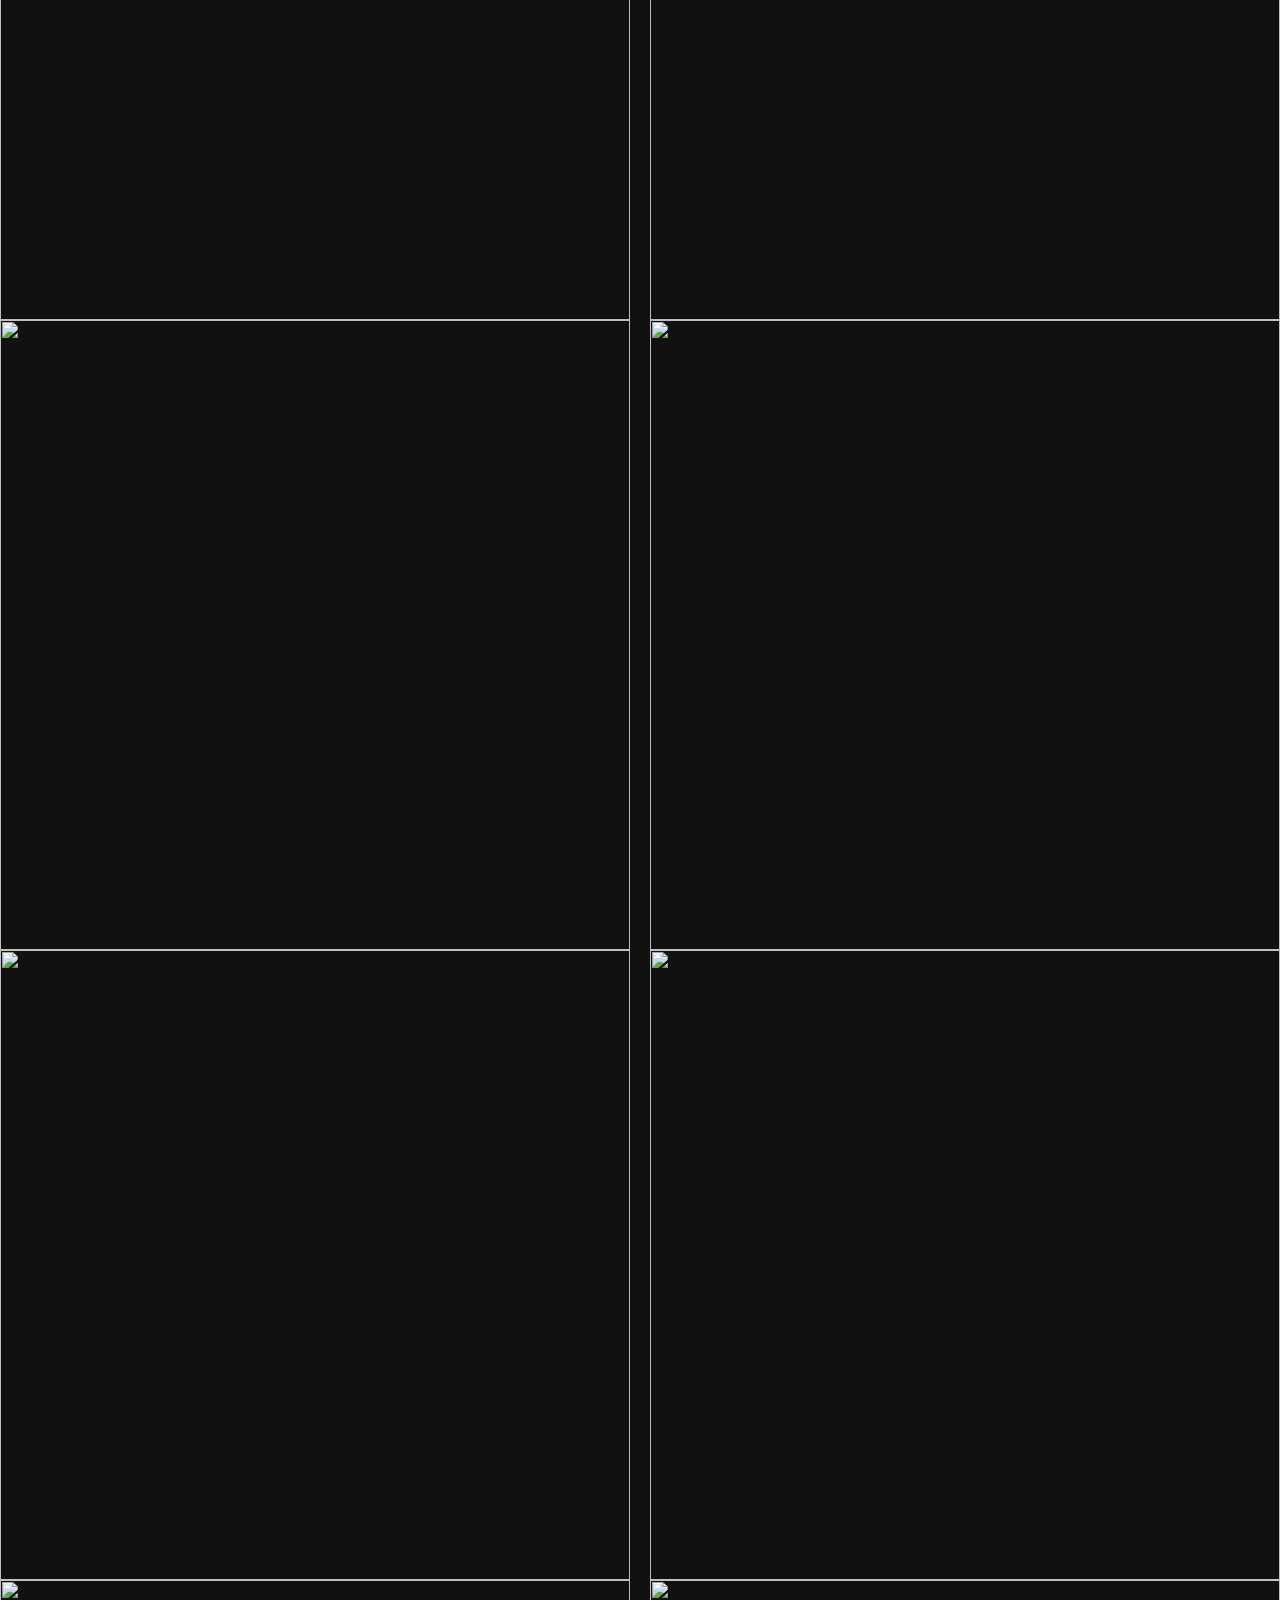
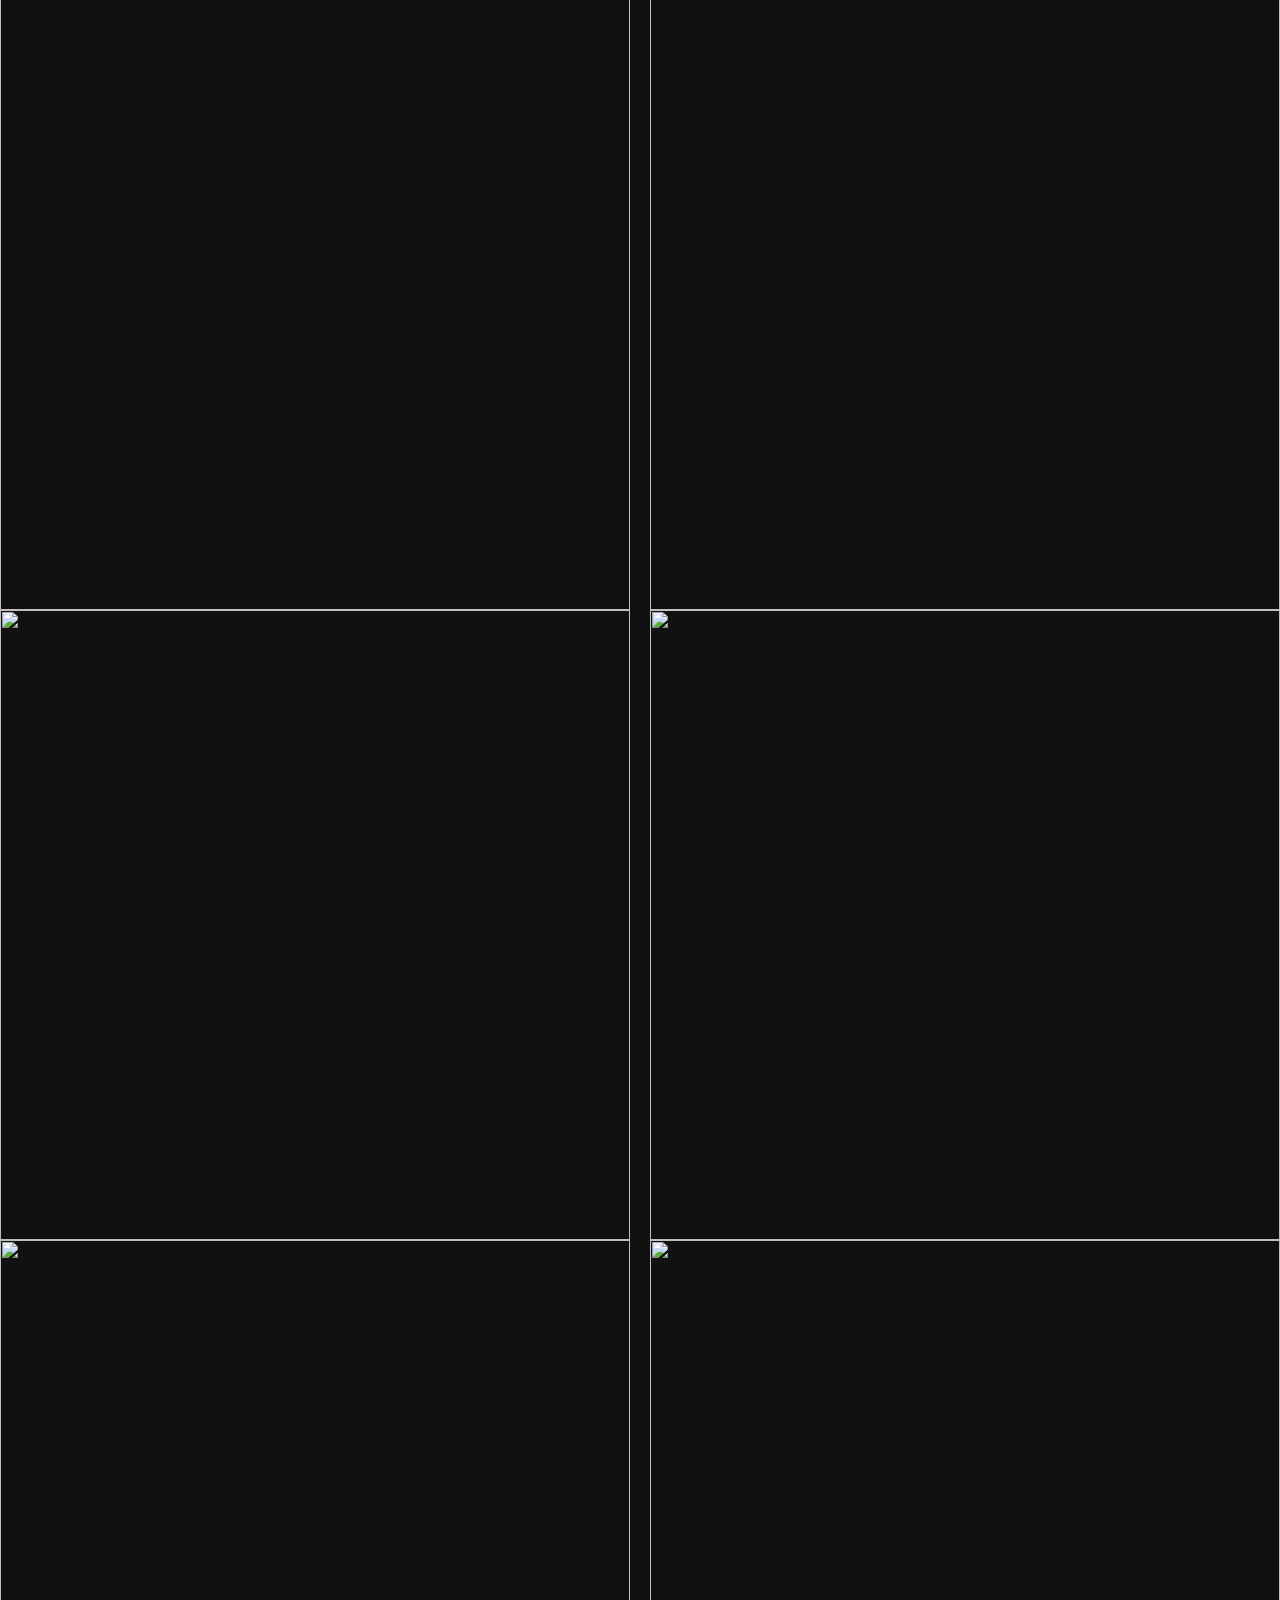
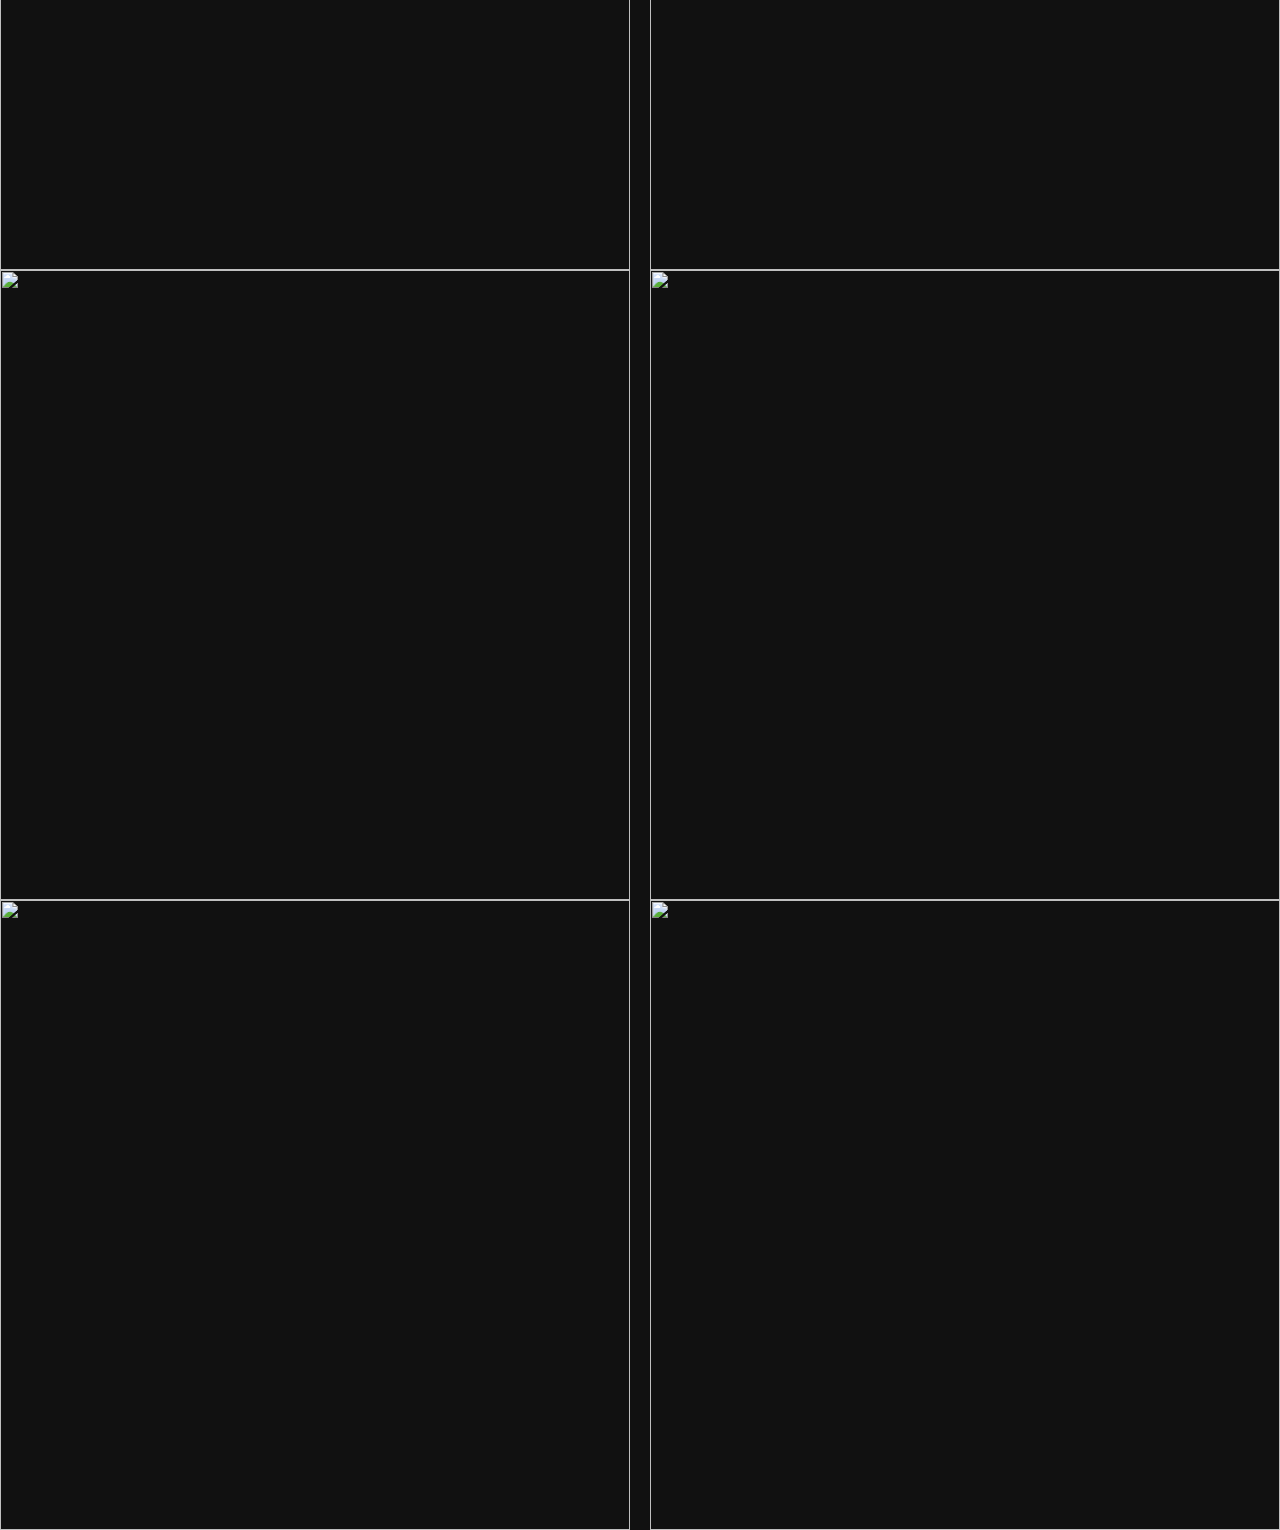
==== commit 2b46d595: "after fixing image" ====
--- a/index.html
+++ b/index.html
@@ -21,7 +21,7 @@
             </div>
             <div class="informations">
                 <h1>
-                    ESCALATION.<br>1960s-1970s
+                    Early Signs.<br>1945 – 1953
                 </h1>
                 <hr>
                 <div class="textInfo">
@@ -39,7 +39,7 @@
             </div>
             <div class="informations">
                 <h1>
-                    ESCALATION.<br>1960s-1970s
+                    The Climax.<br>1953 – 1980
                 </h1>
                 <hr>
                 <div class="textInfo">
@@ -57,7 +57,7 @@
             </div>
             <div class="informations">
                 <h1>
-                    ESCALATION.<br>1960s-1970s
+                    The Final Years<br>1975 – 1991
                 </h1>
                 <hr>
                 <div class="textInfo">
--- a/style/style.css
+++ b/style/style.css
@@ -63,6 +63,7 @@
     width: 34%;
     transition: .8s;
     transform: translateY(-100%);
+    /* animation : defiler 1s ease-in-out forwards; */
 }
 .menu .articles .overlay-articles{
     position: absolute;
@@ -96,6 +97,7 @@
 }
 .menu .articles .informations h1{
     font-size: 2em;
+    text-transform: uppercase;
     margin-left: 5%;
     color : #fff;
     transition: .8s;
@@ -186,4 +188,10 @@
         height : 50%;
     }
     
+}
+
+@keyframes defiler {
+    to{
+        transform: translateY(0);
+    }
 }
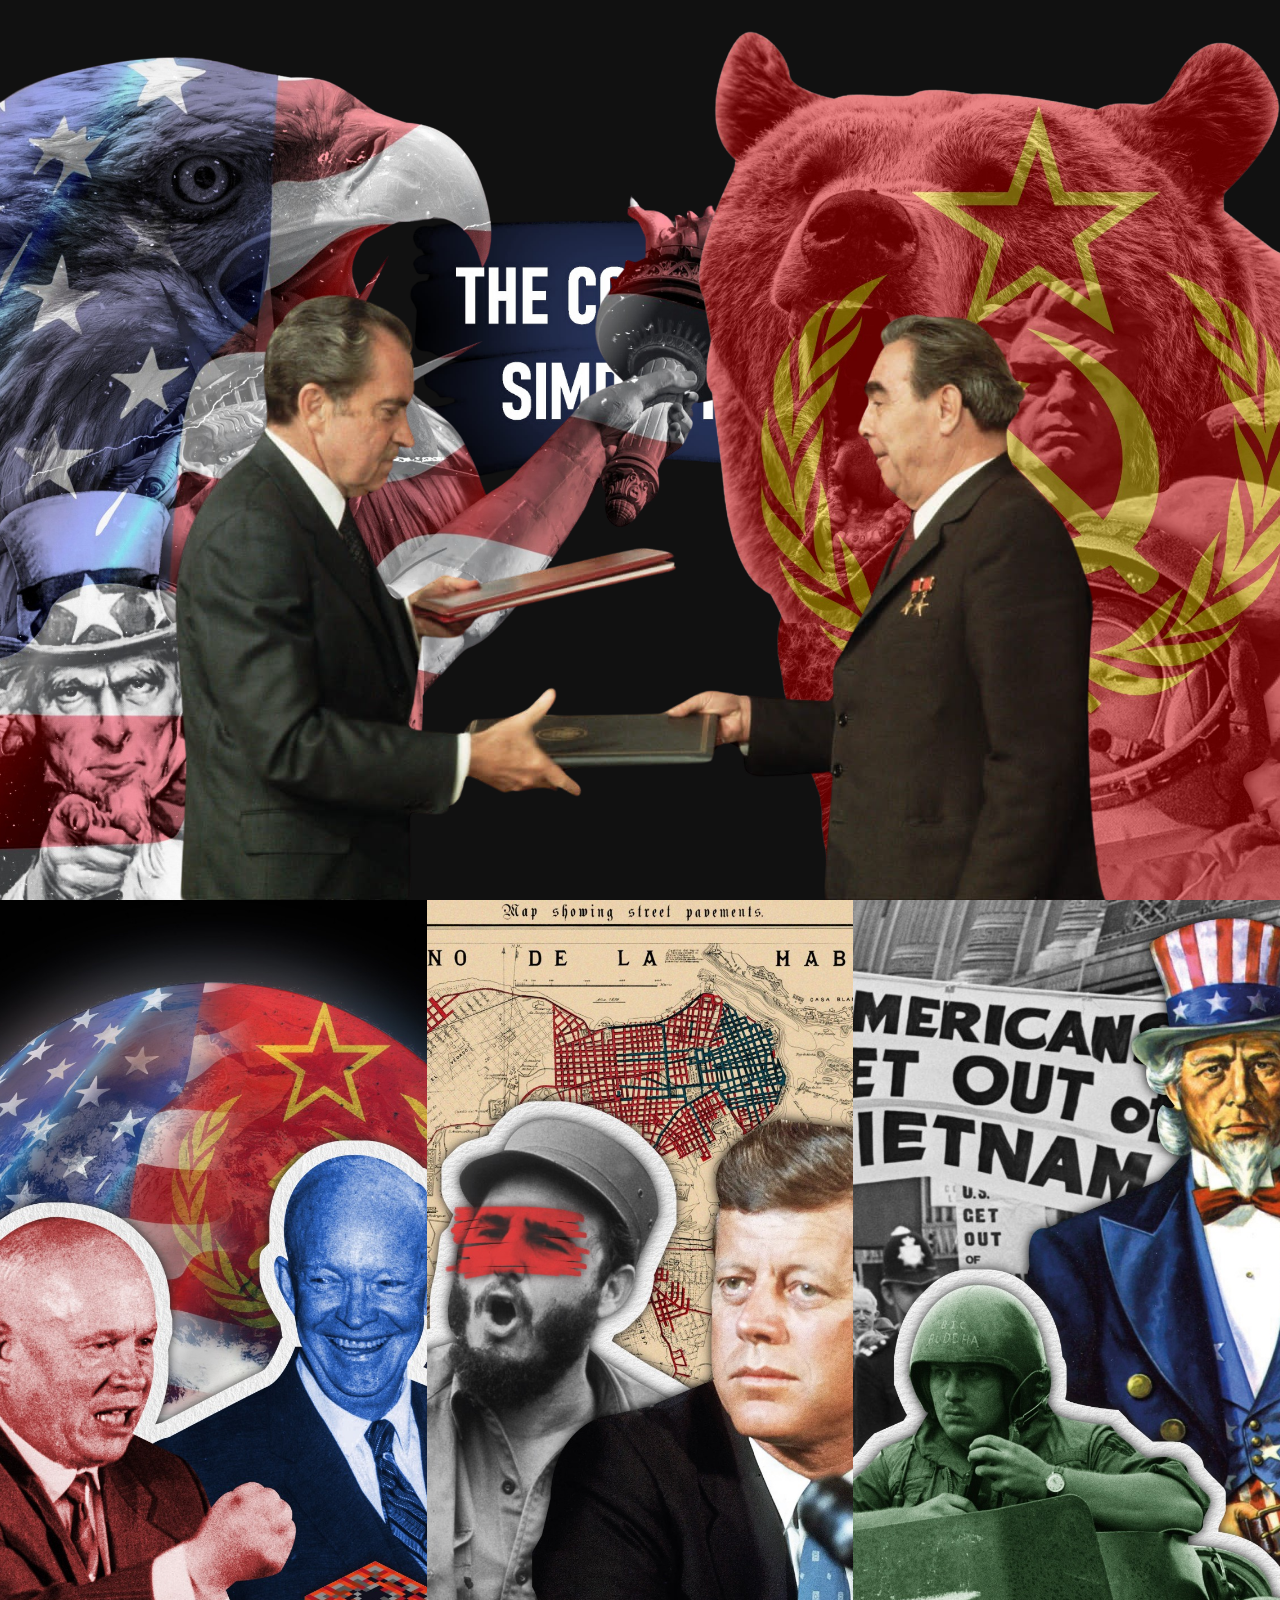
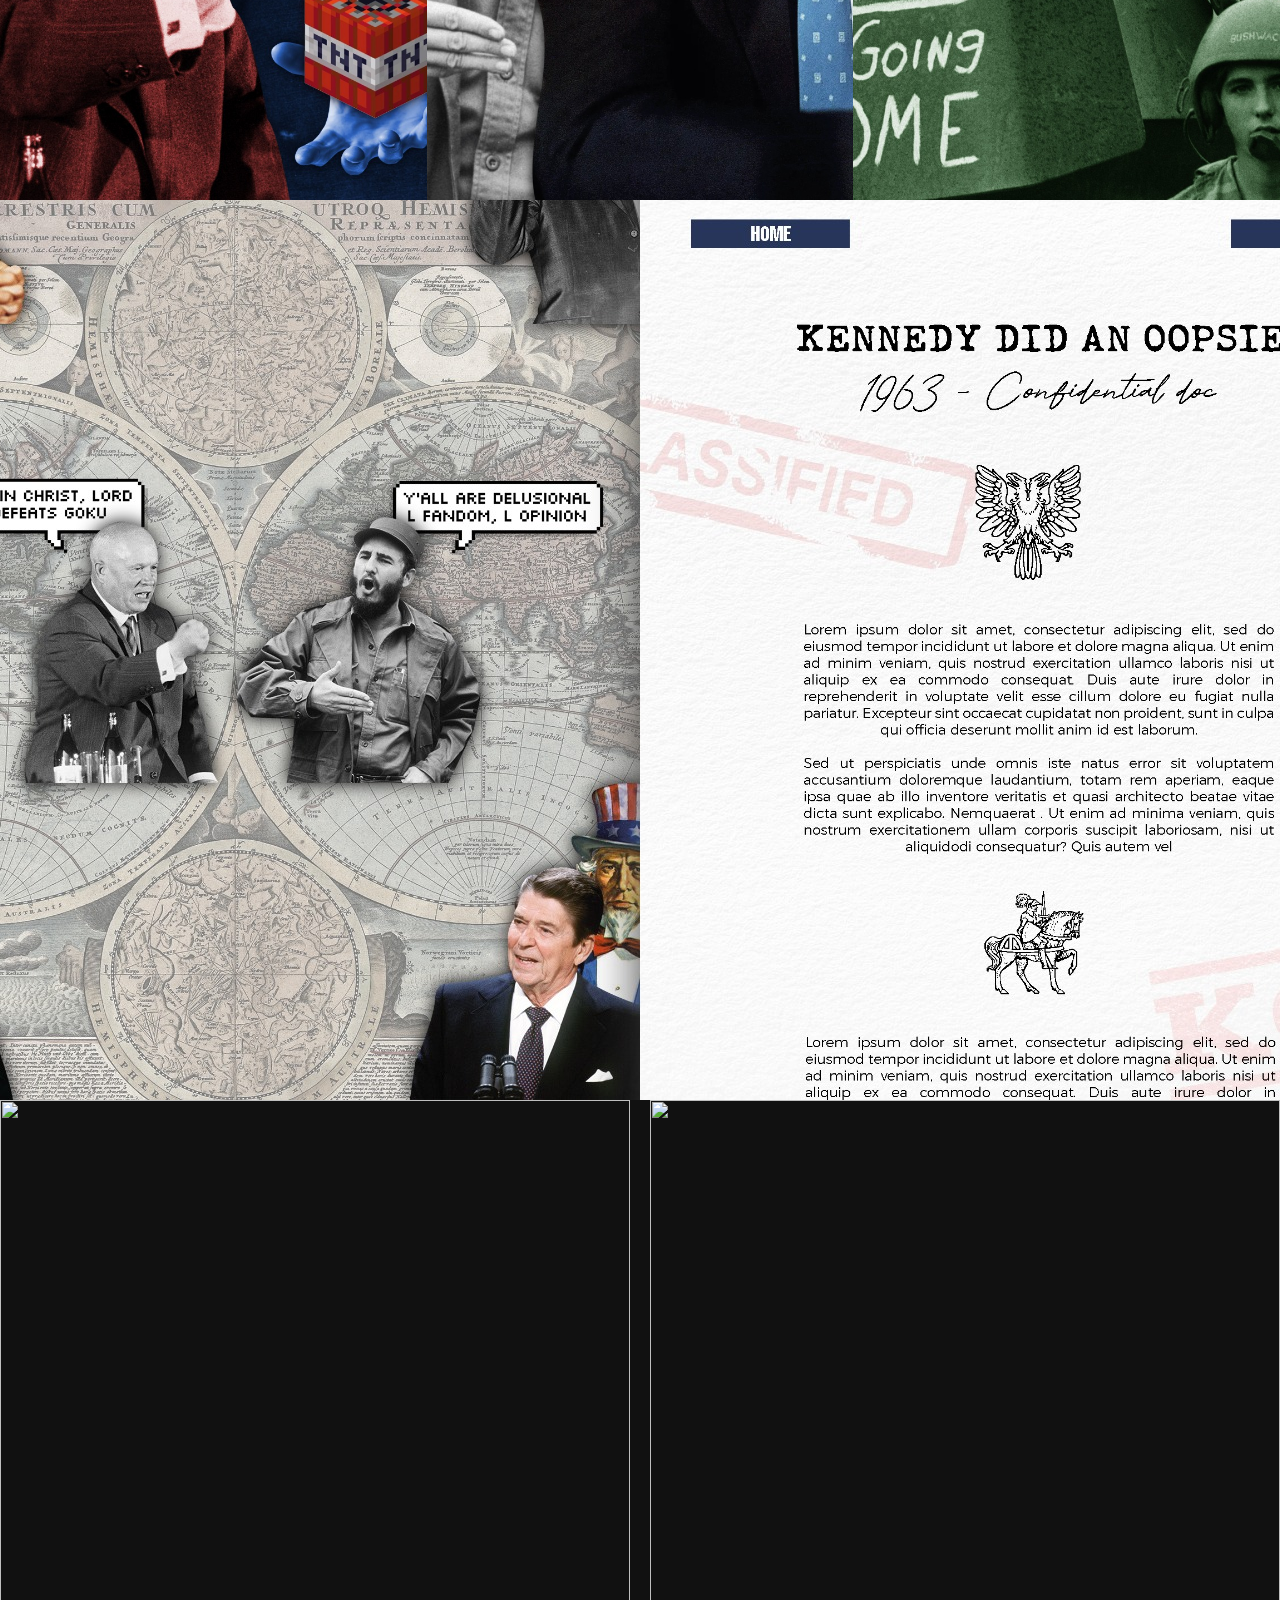
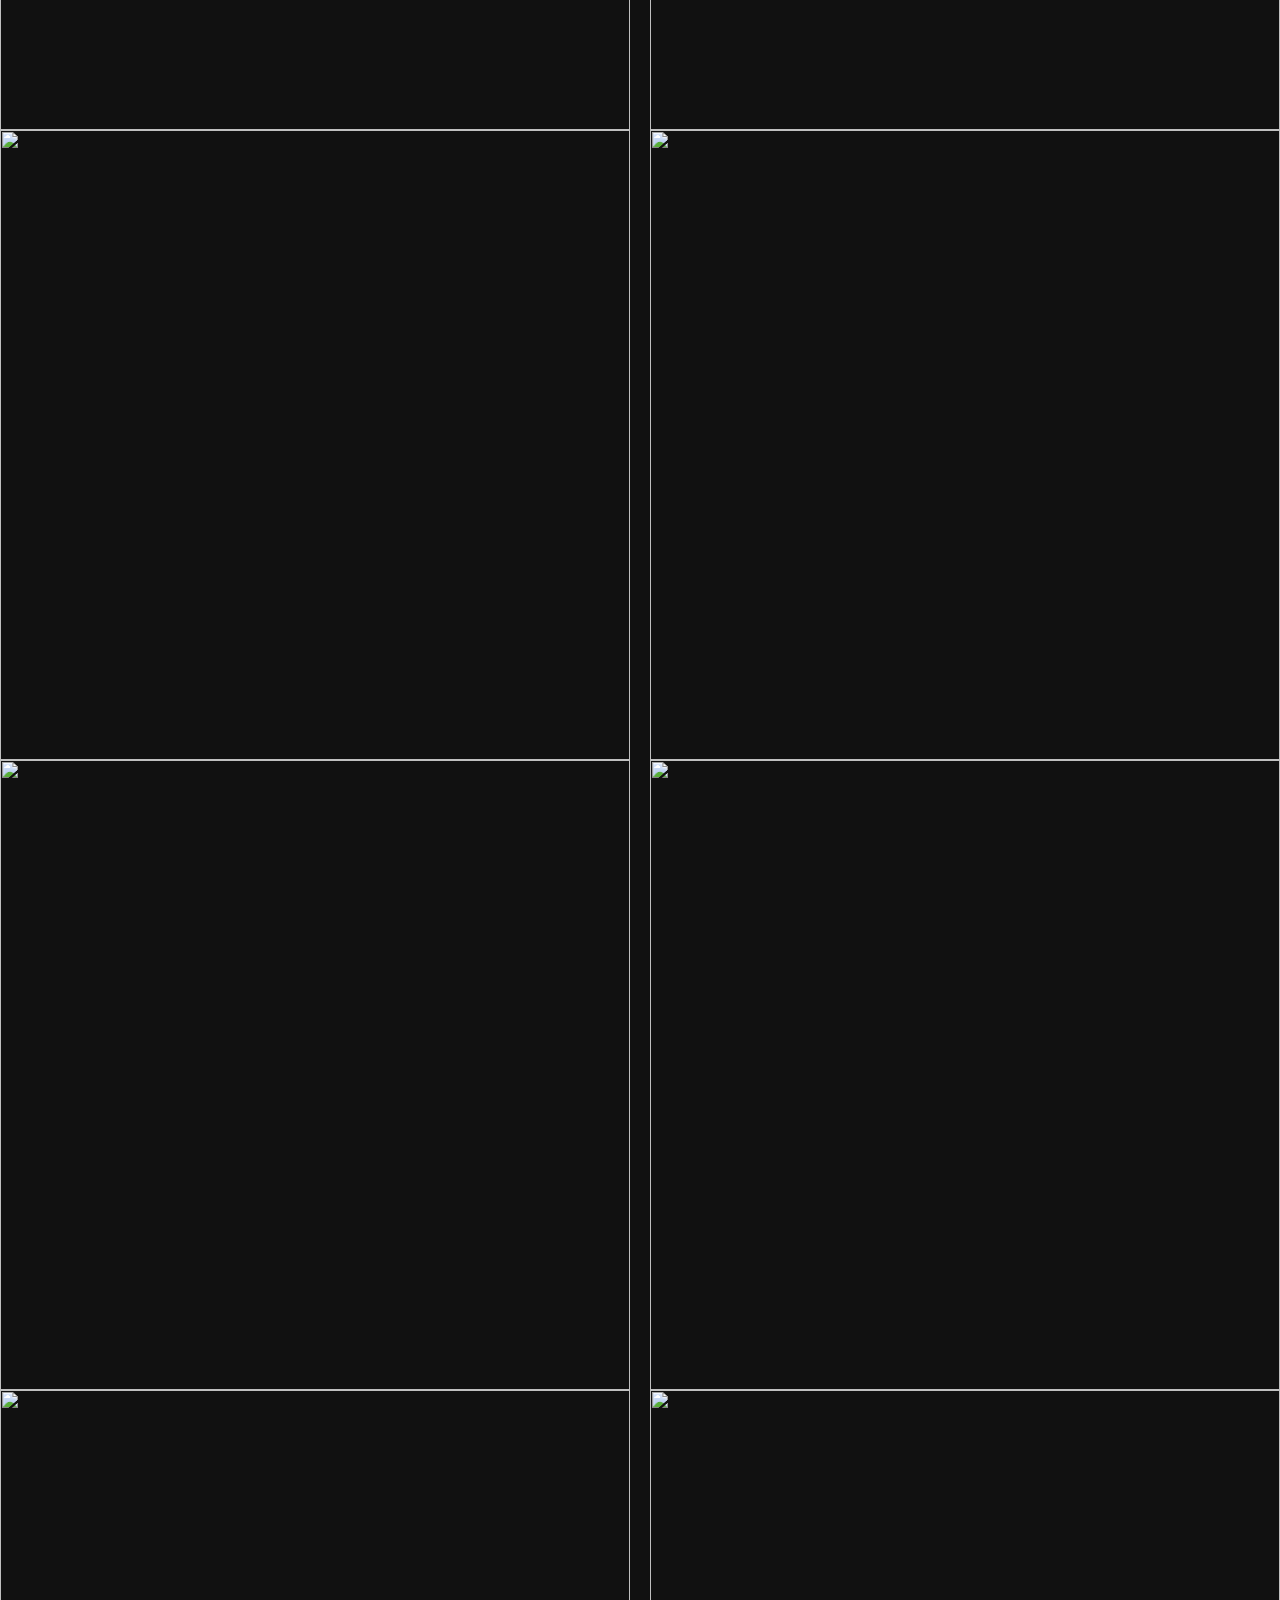
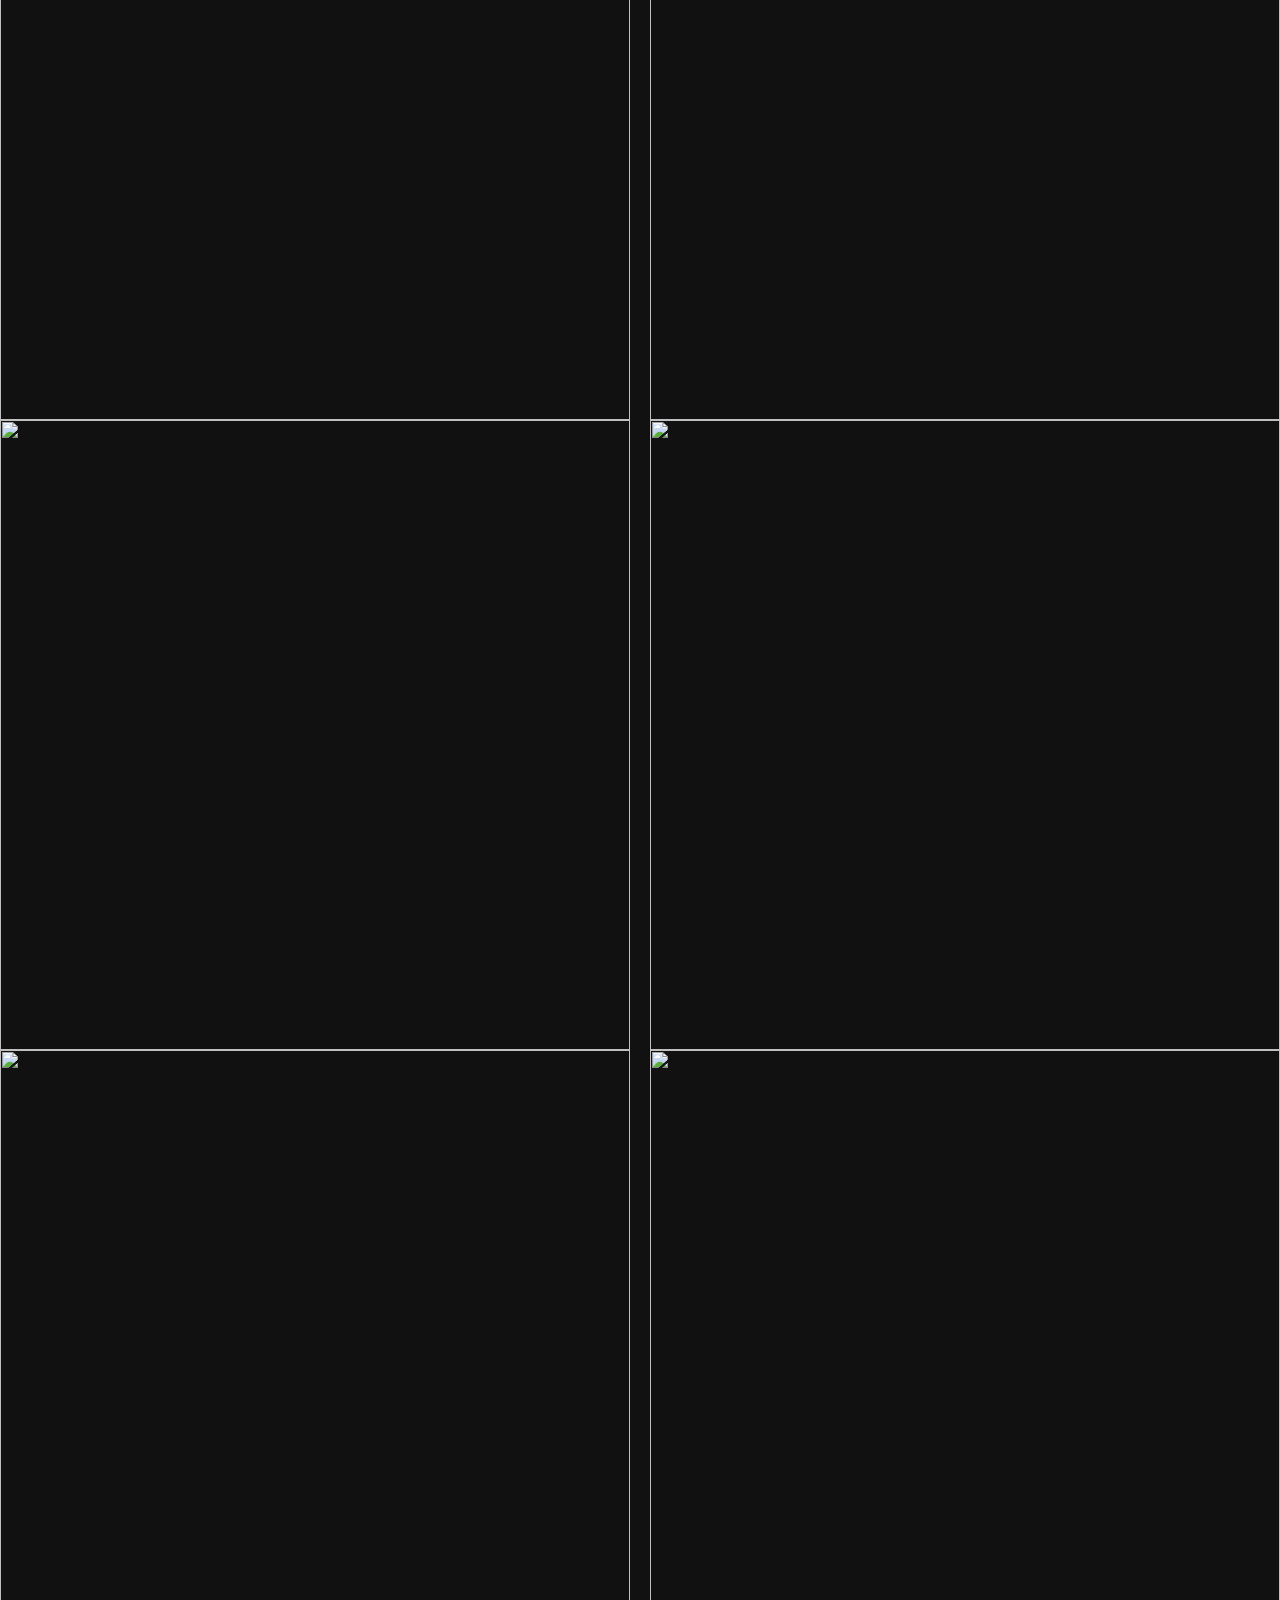
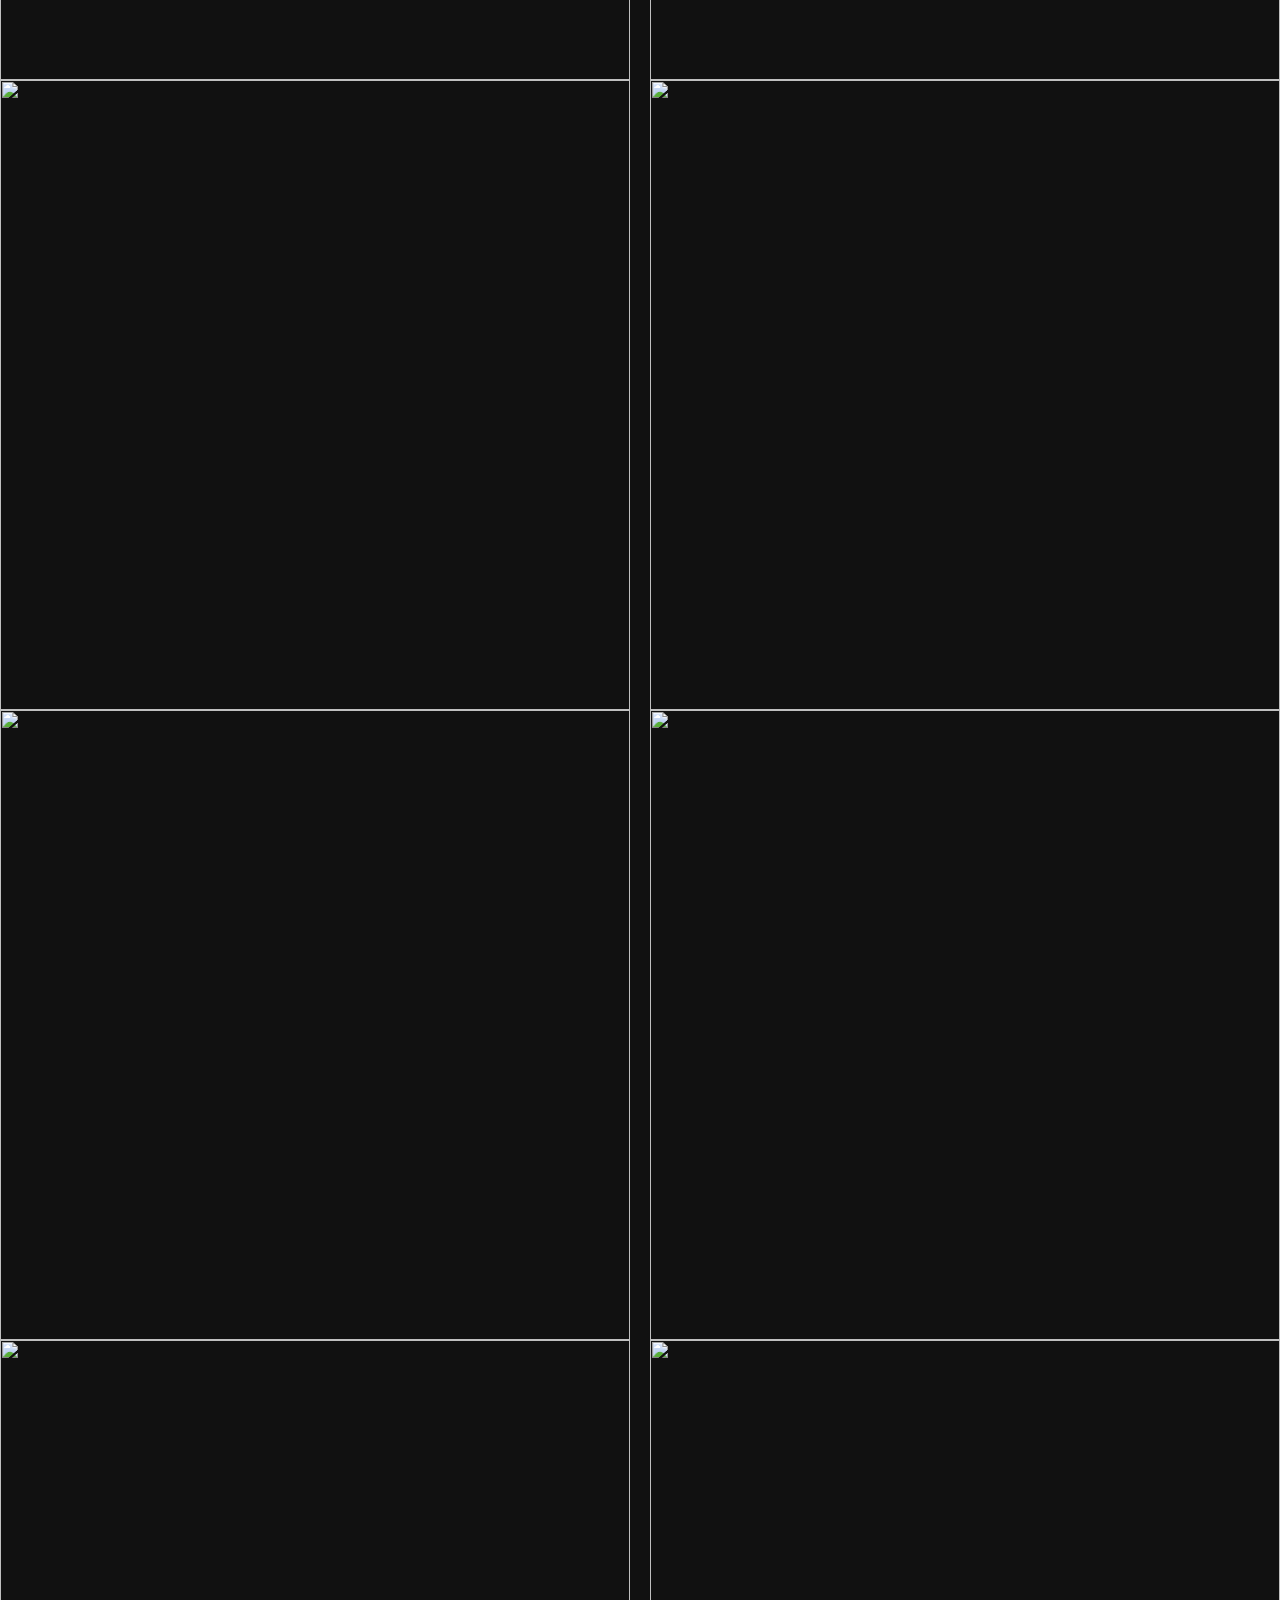
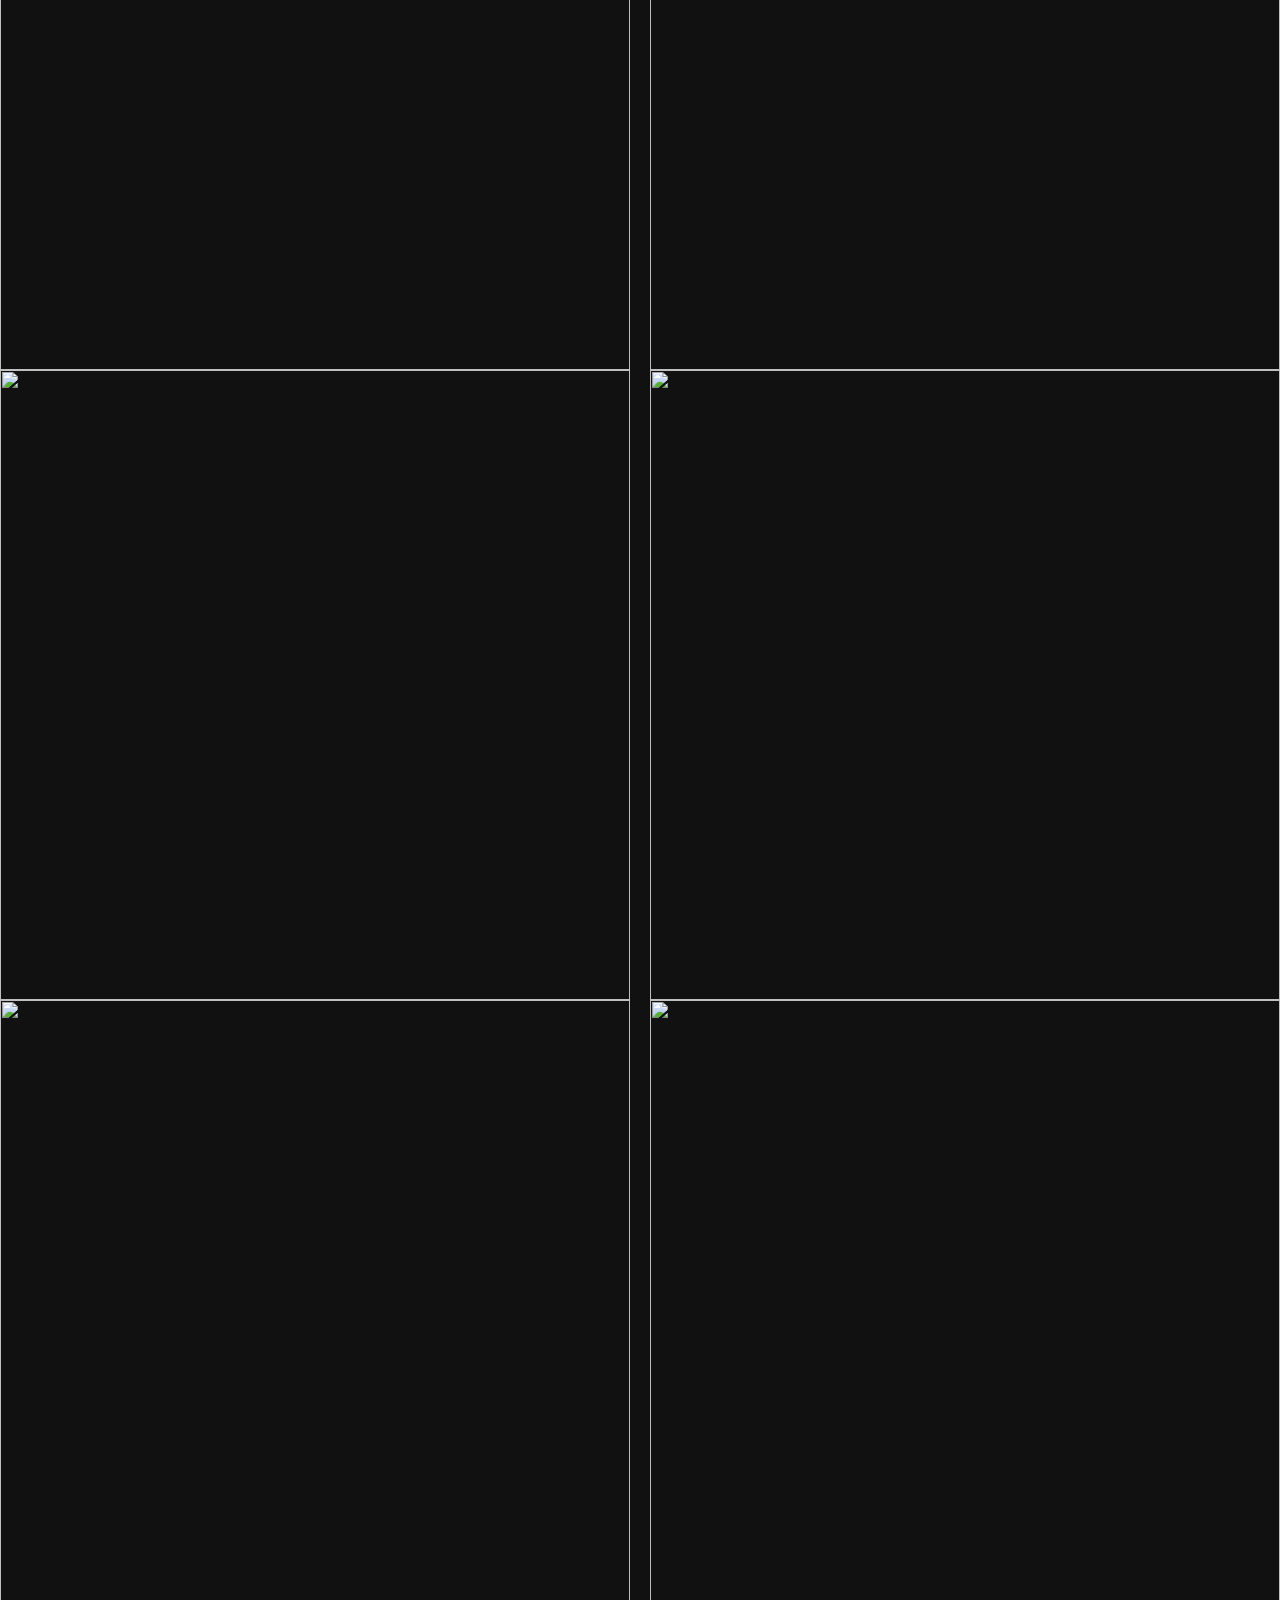
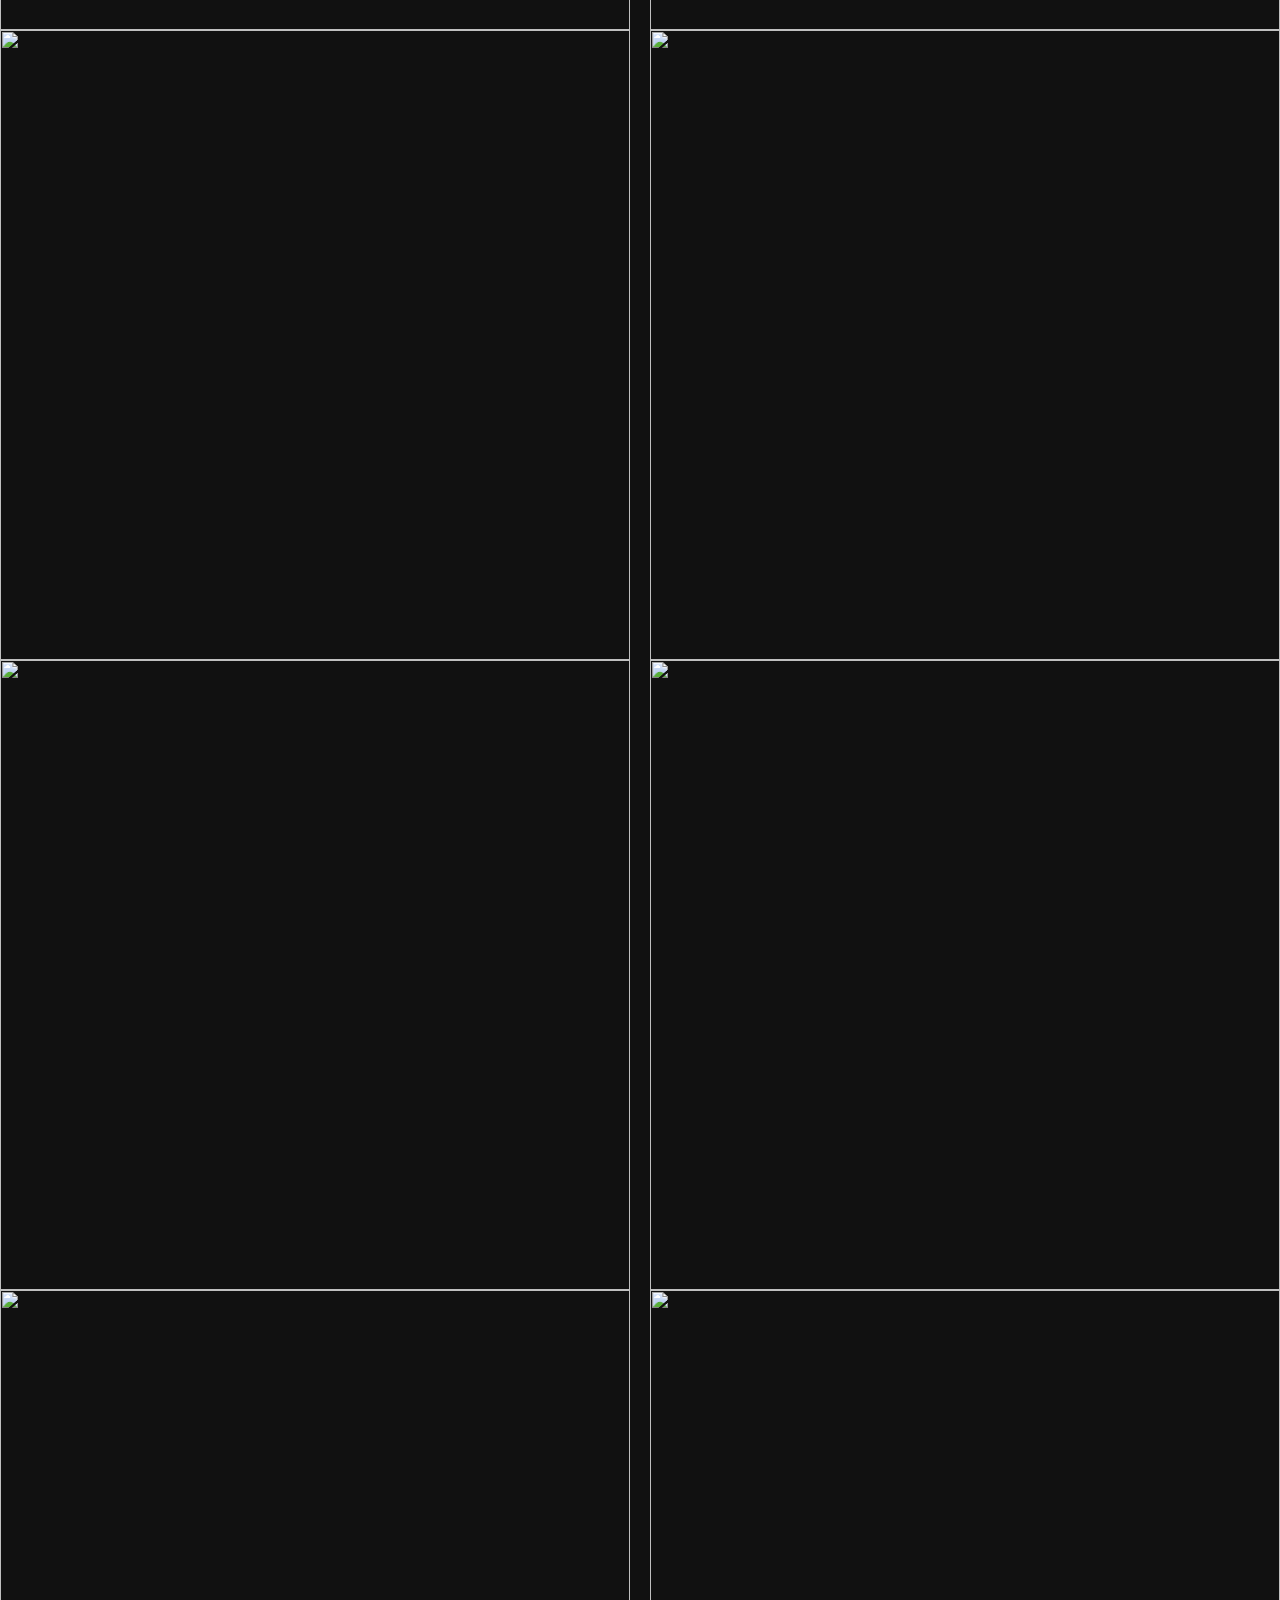
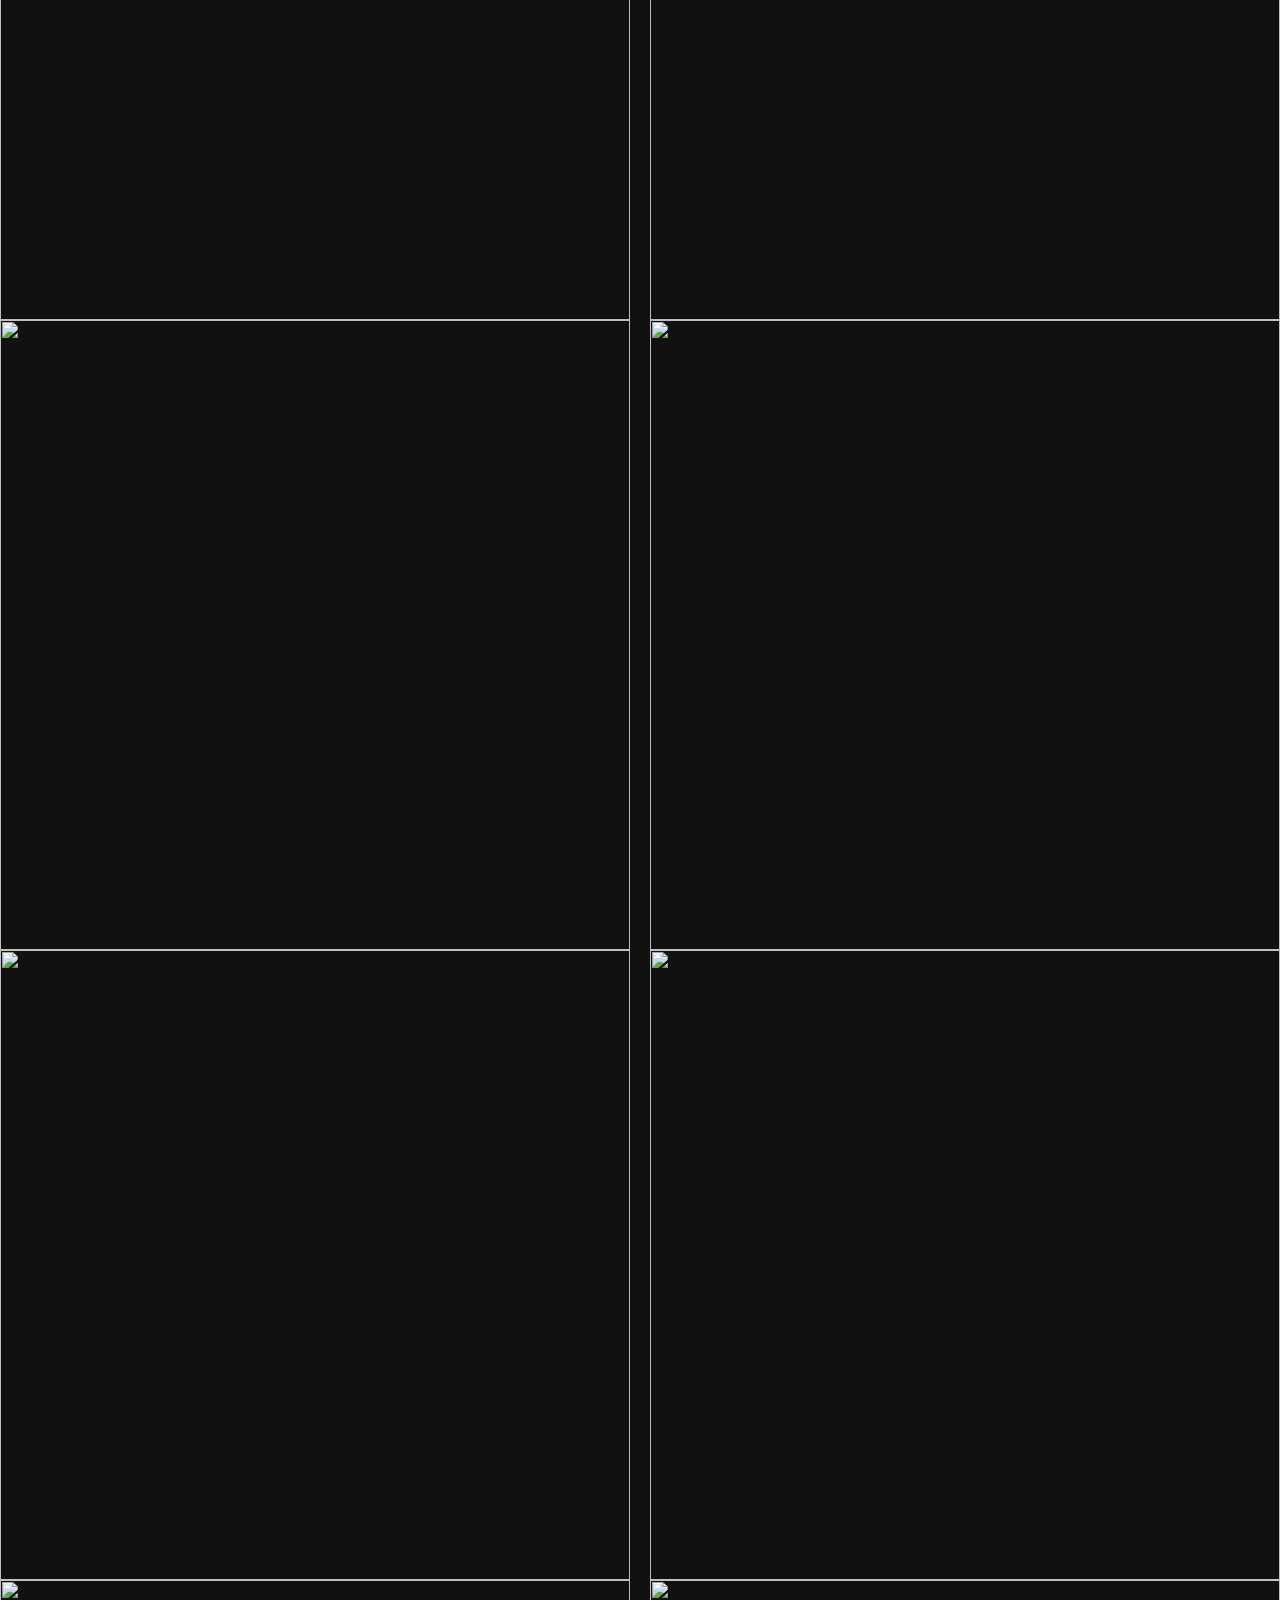
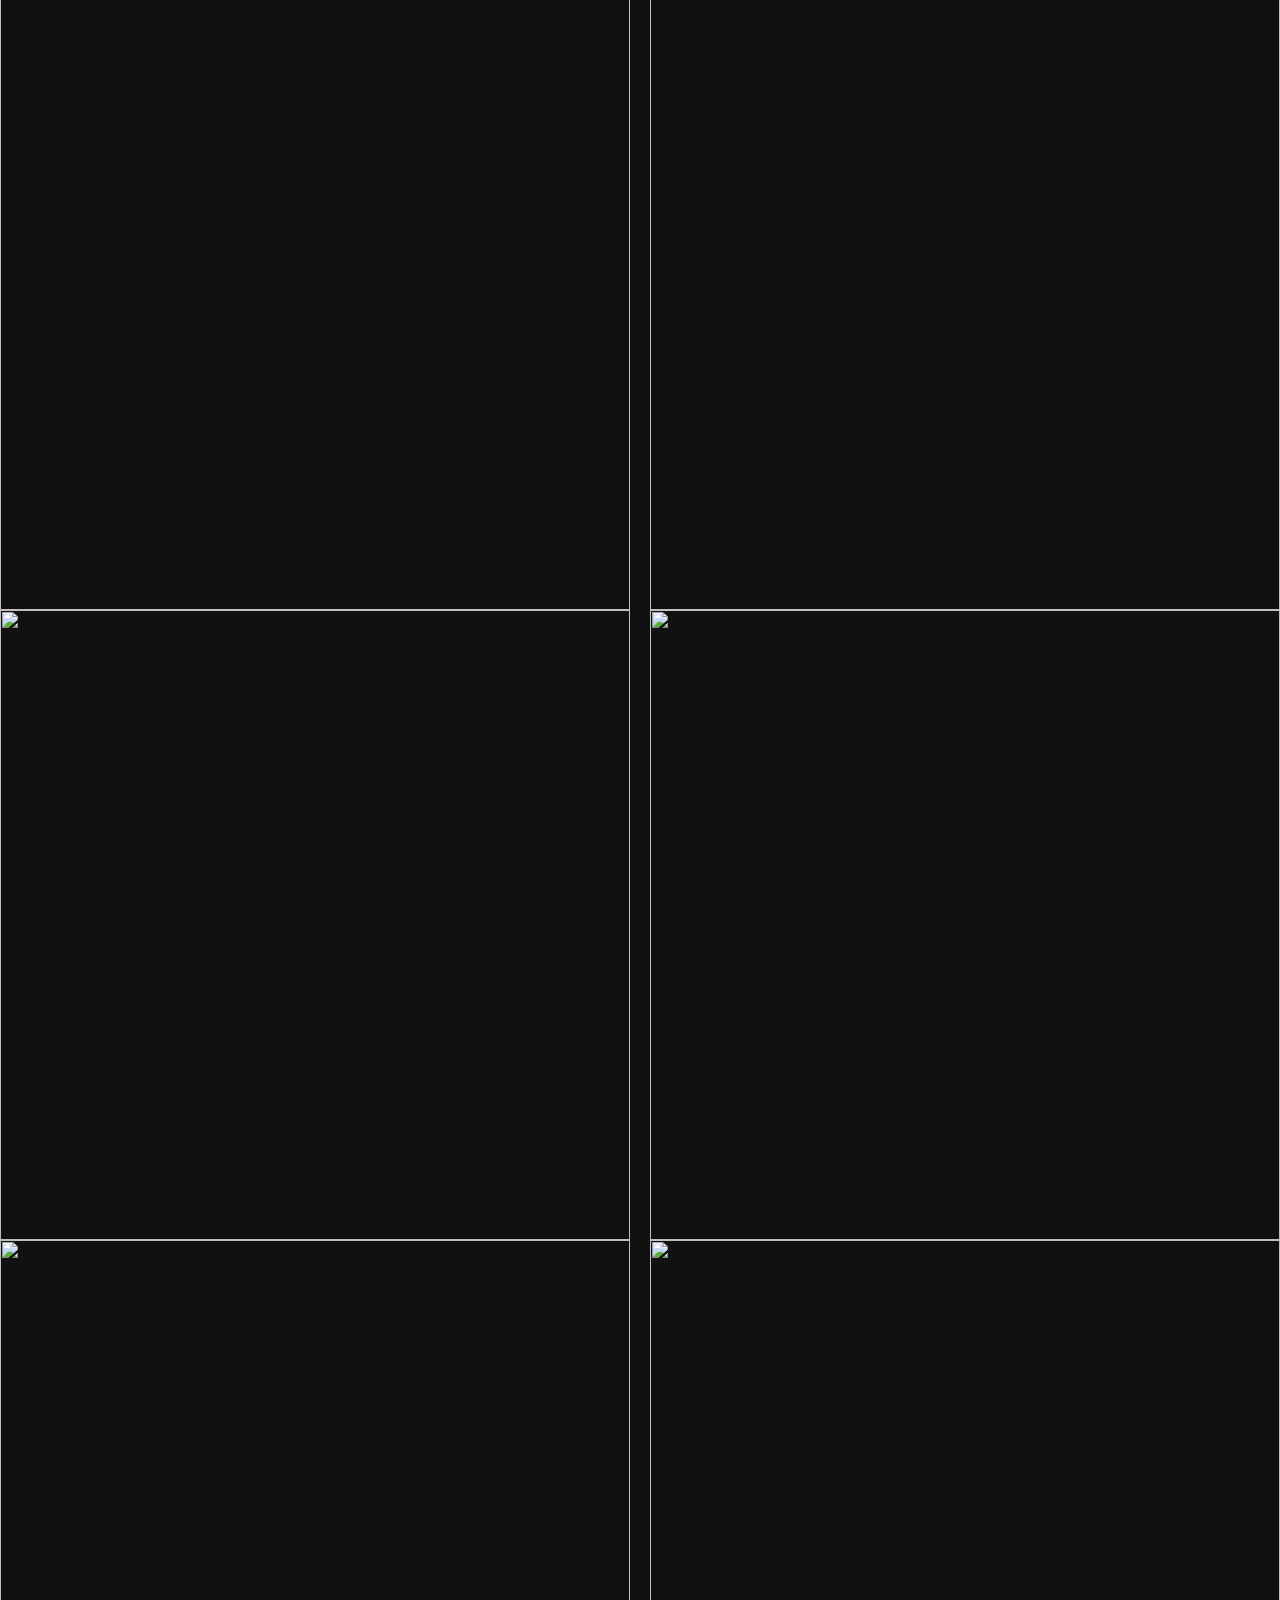
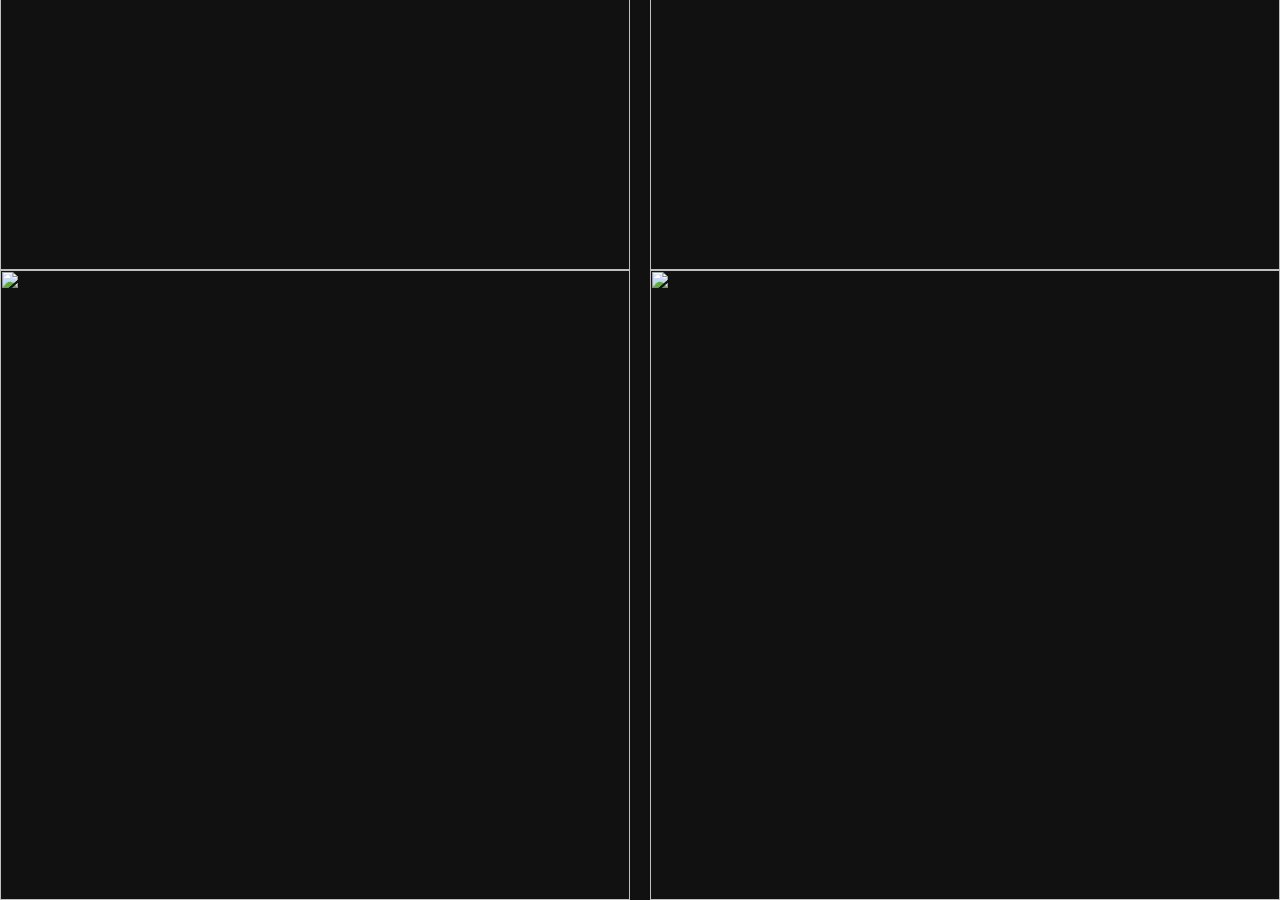
==== commit aa7300ea: "finished" ====
--- a/index.html
+++ b/index.html
@@ -5,6 +5,7 @@
     <meta name="viewport" content="width=device-width, initial-scale=1.0">
     <title>New World</title>
     <link rel="stylesheet" href="./style/style.css">
+    <link rel="stylesheet" href="./style/aos.css">
 </head>
 <body>
     
@@ -80,6 +81,7 @@
 
     <script src="./gsap/gsap.min.js"></script>
     <script src="./gsap/ScrollTrigger.min.js"></script>
+    <script src="./js/aos.js"></script>
     <script src="./js/index.js"></script>
 </body>
 </html>
